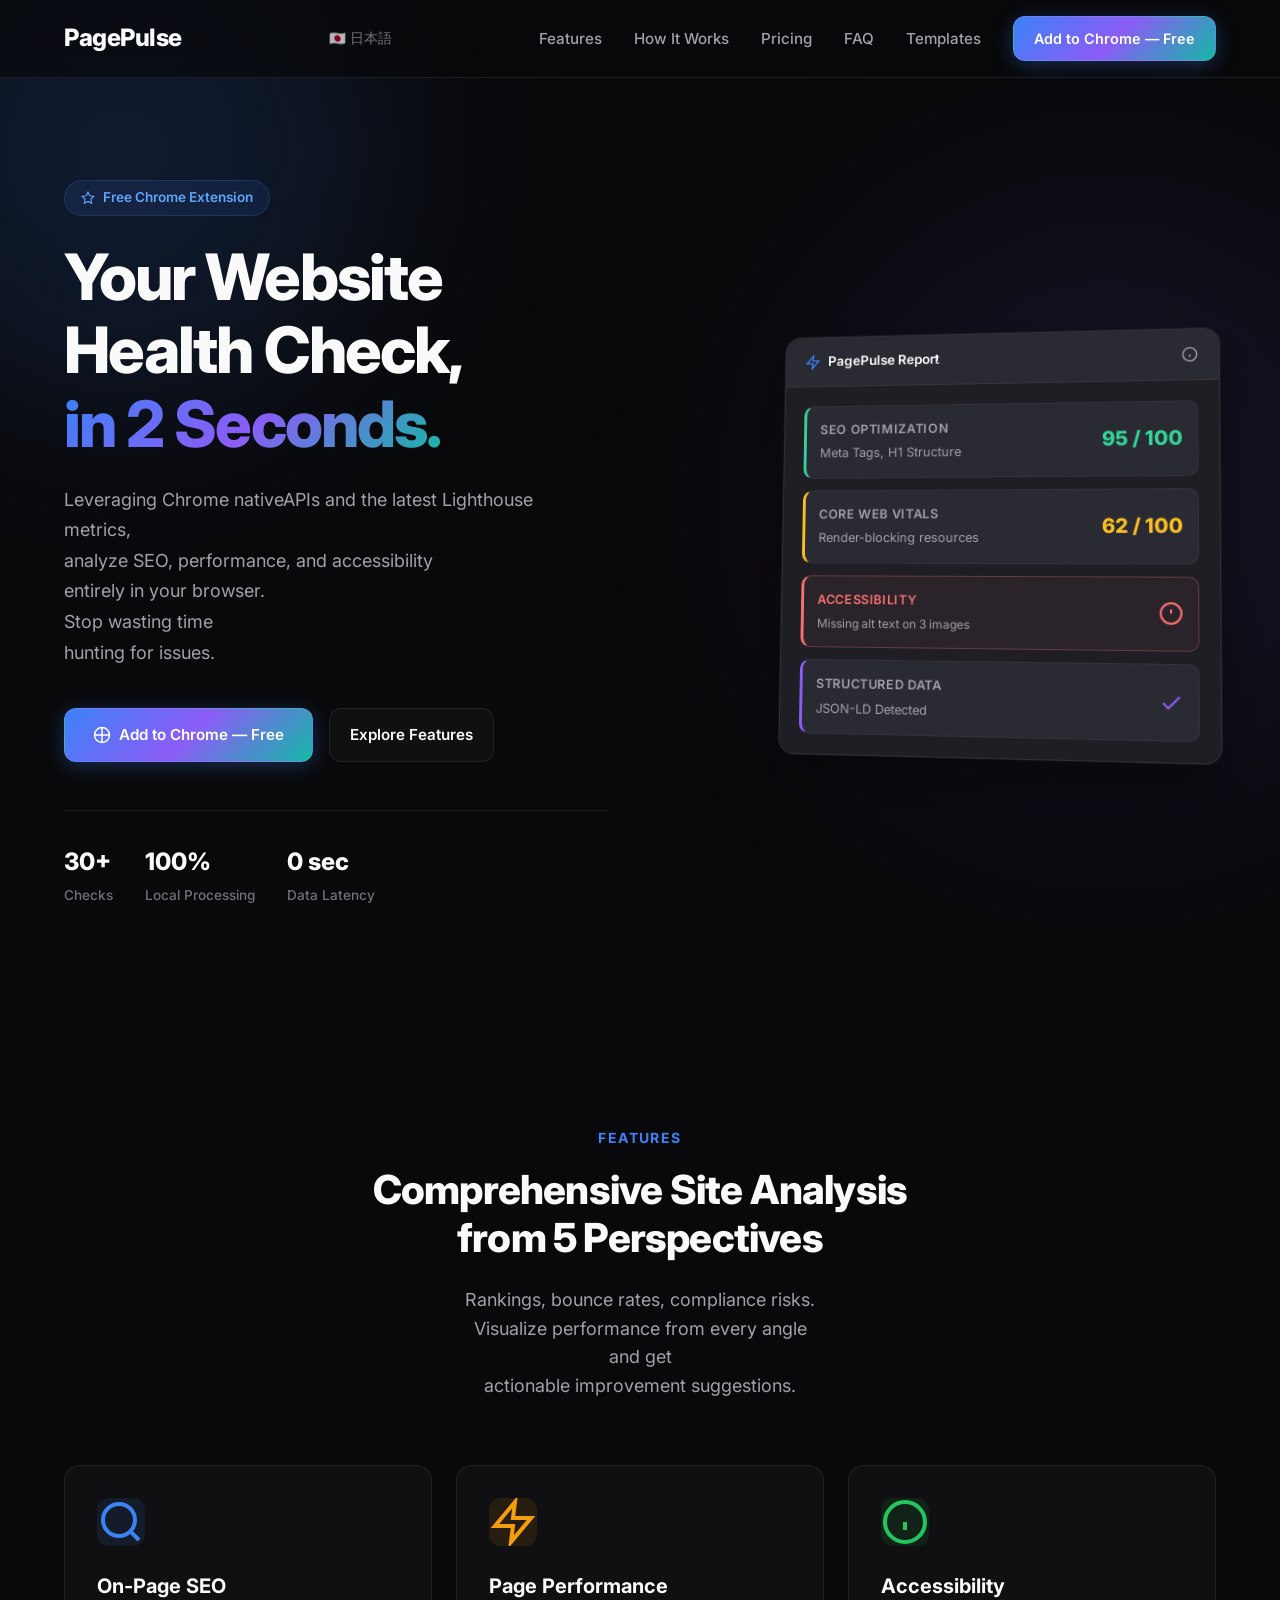
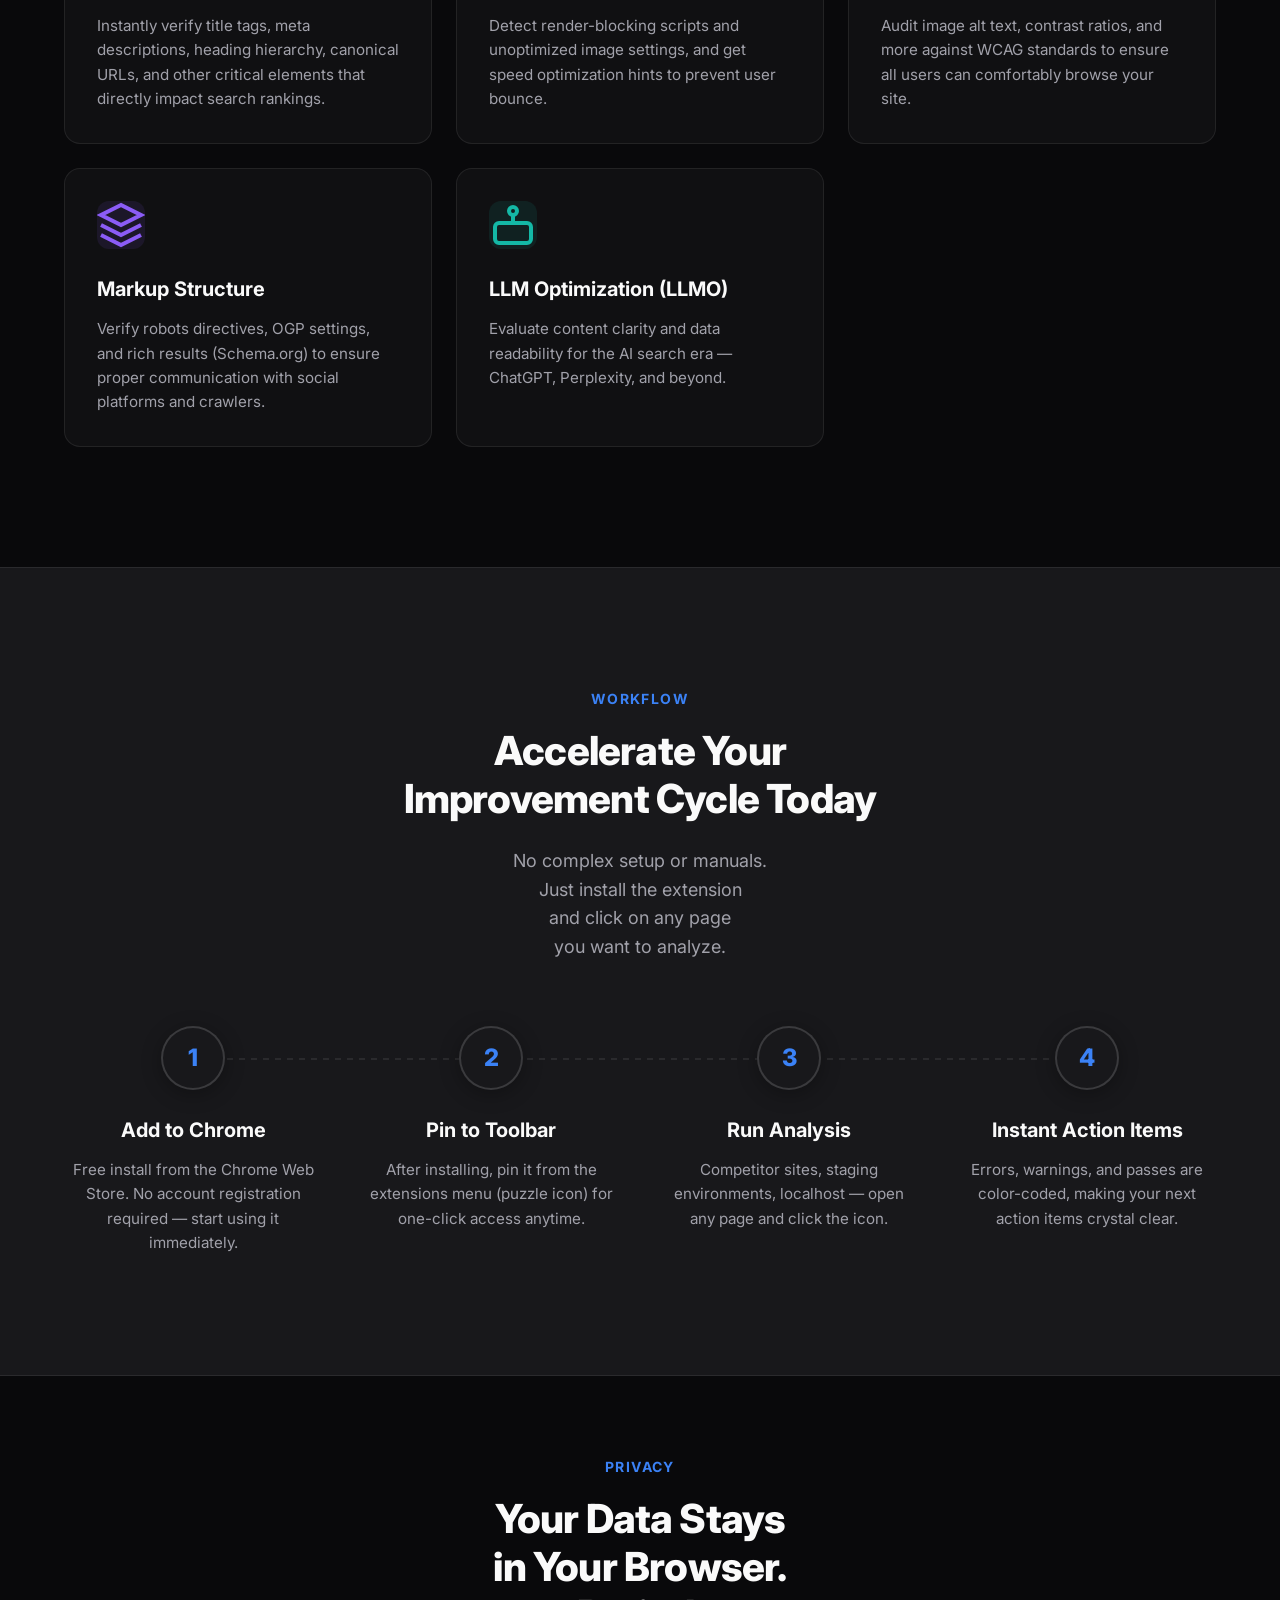
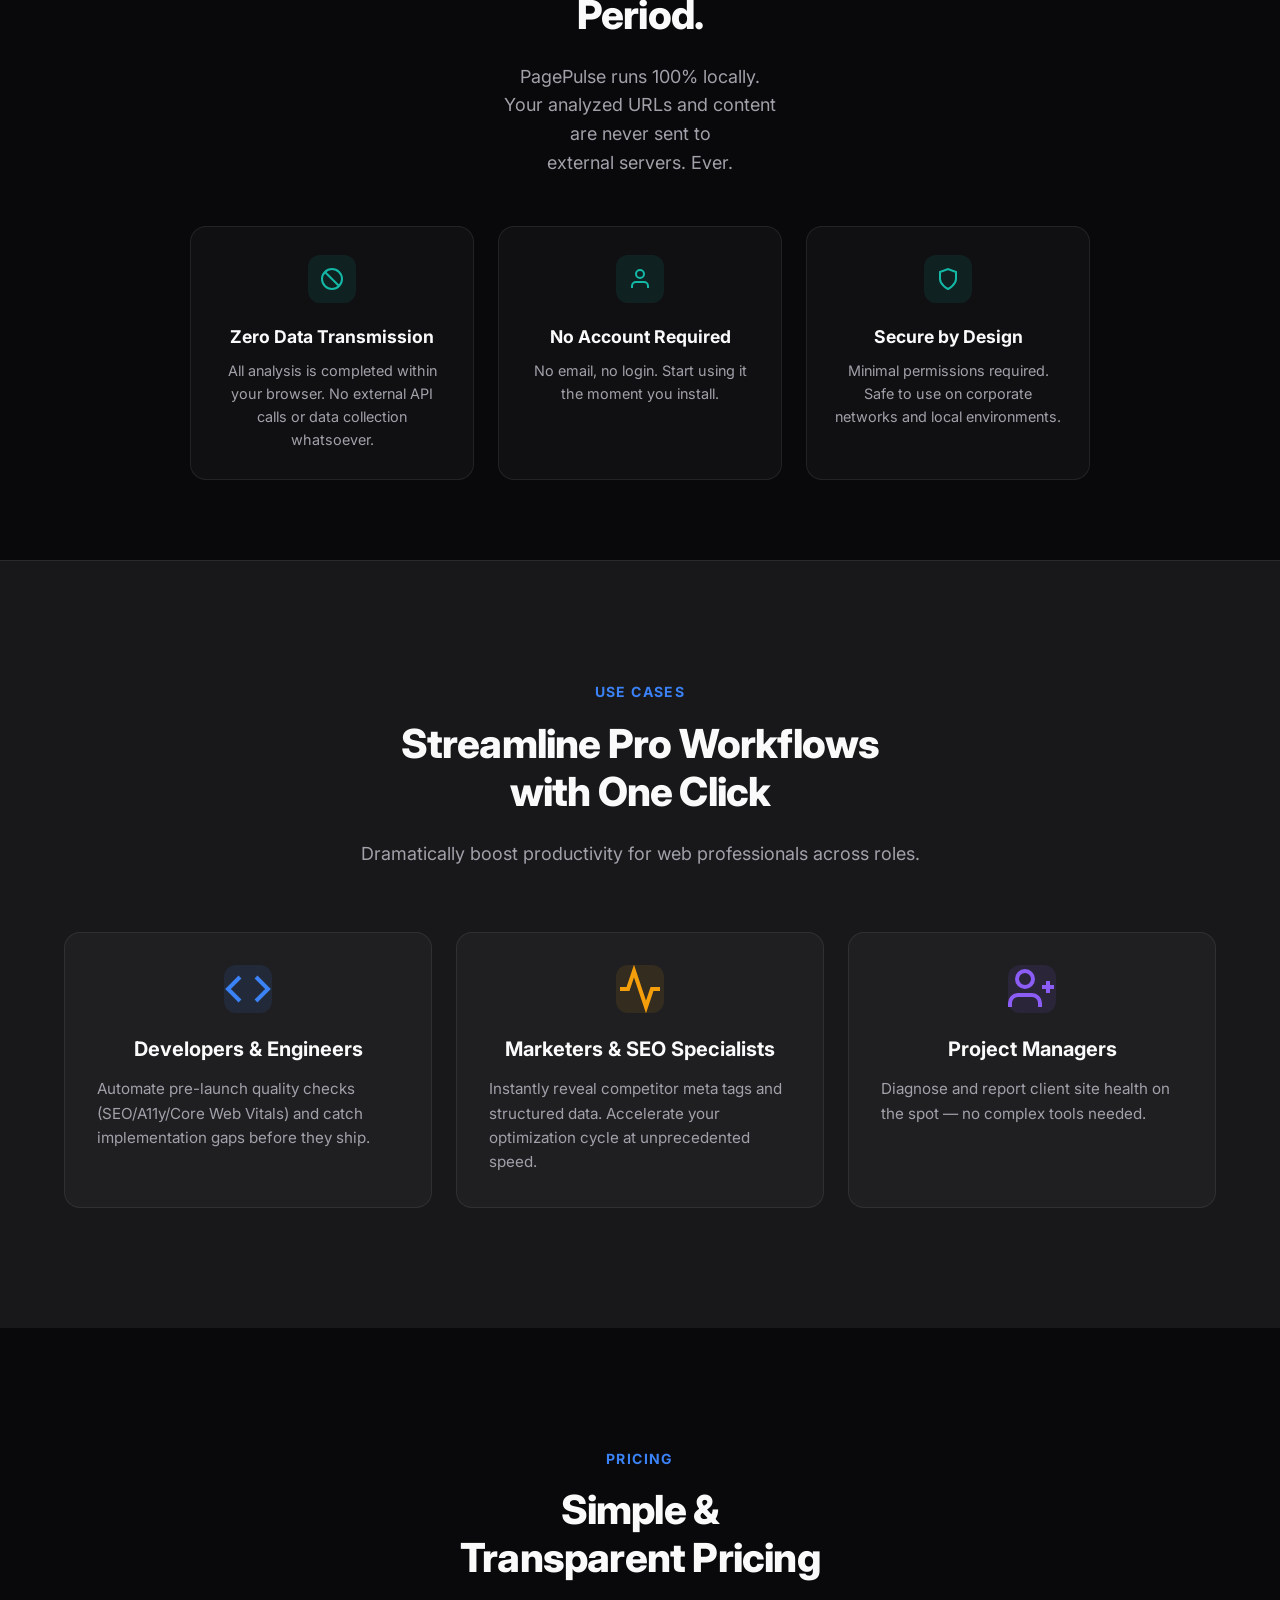
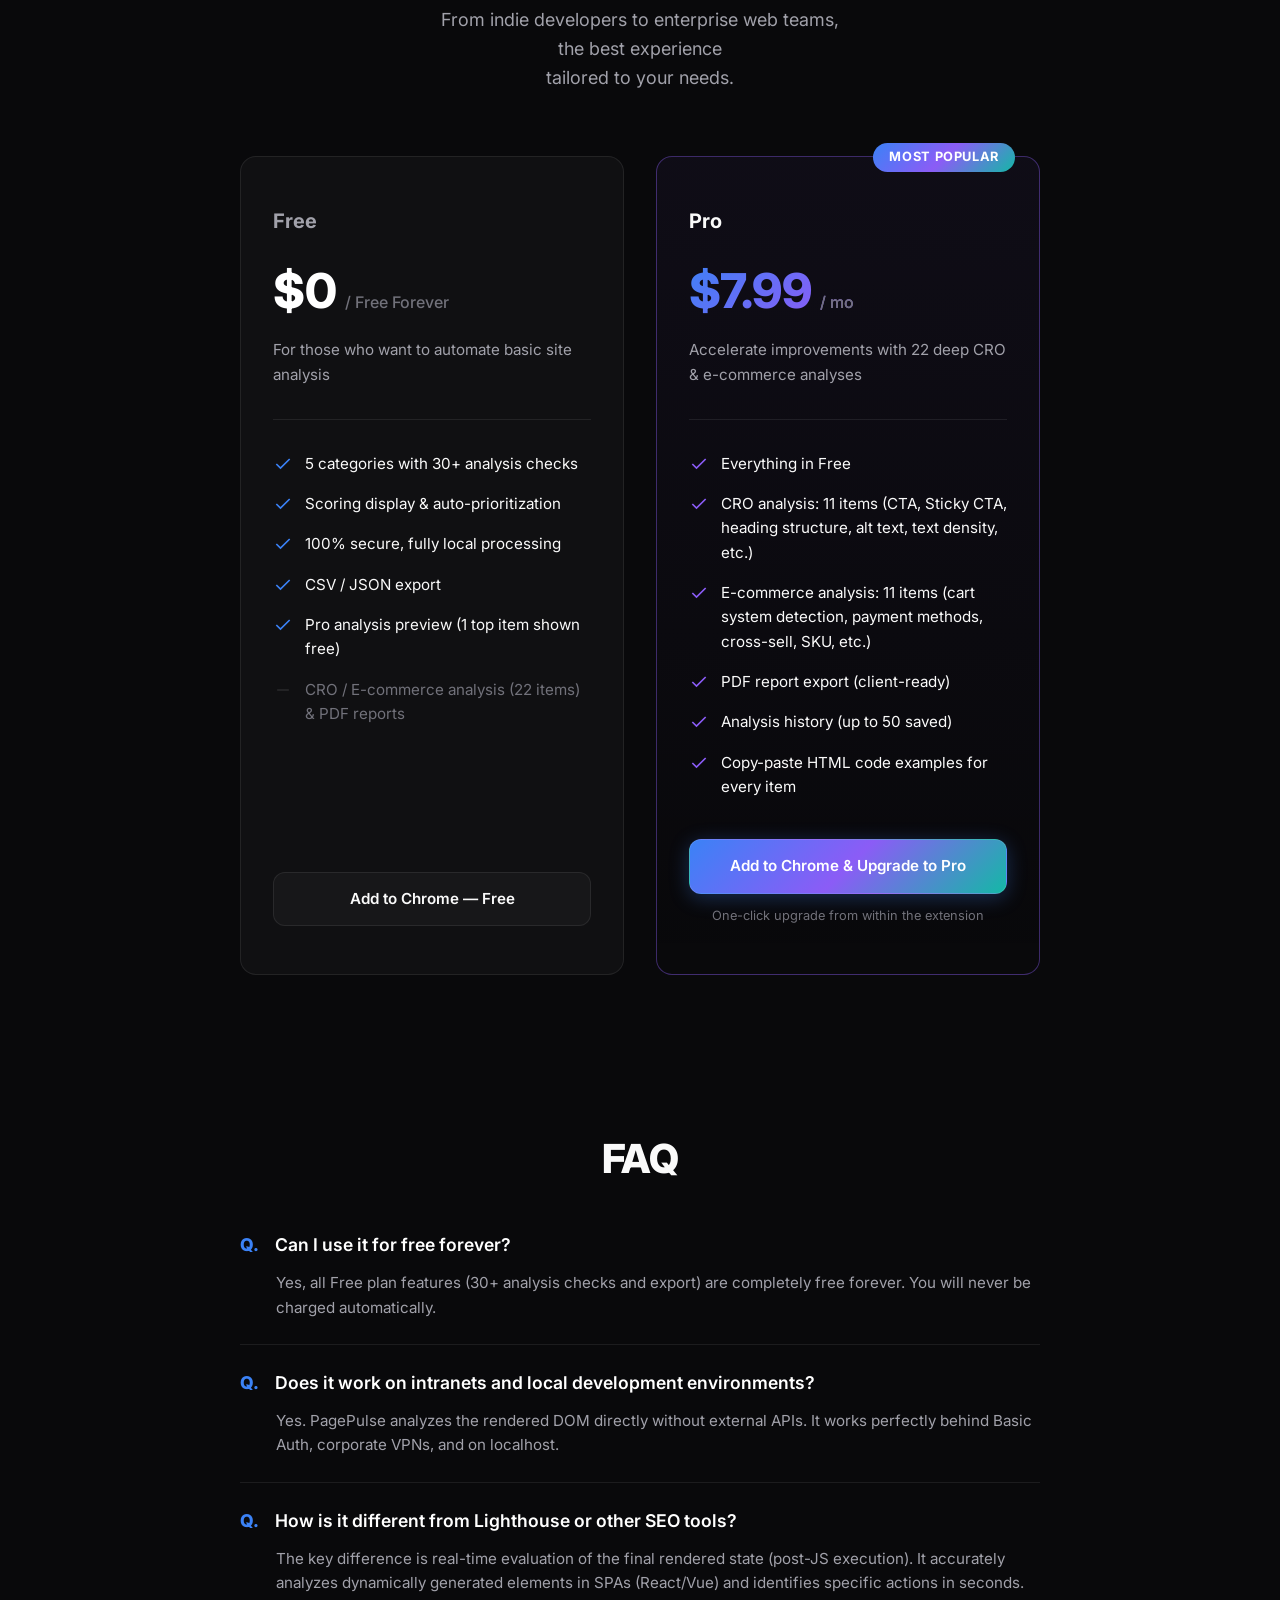
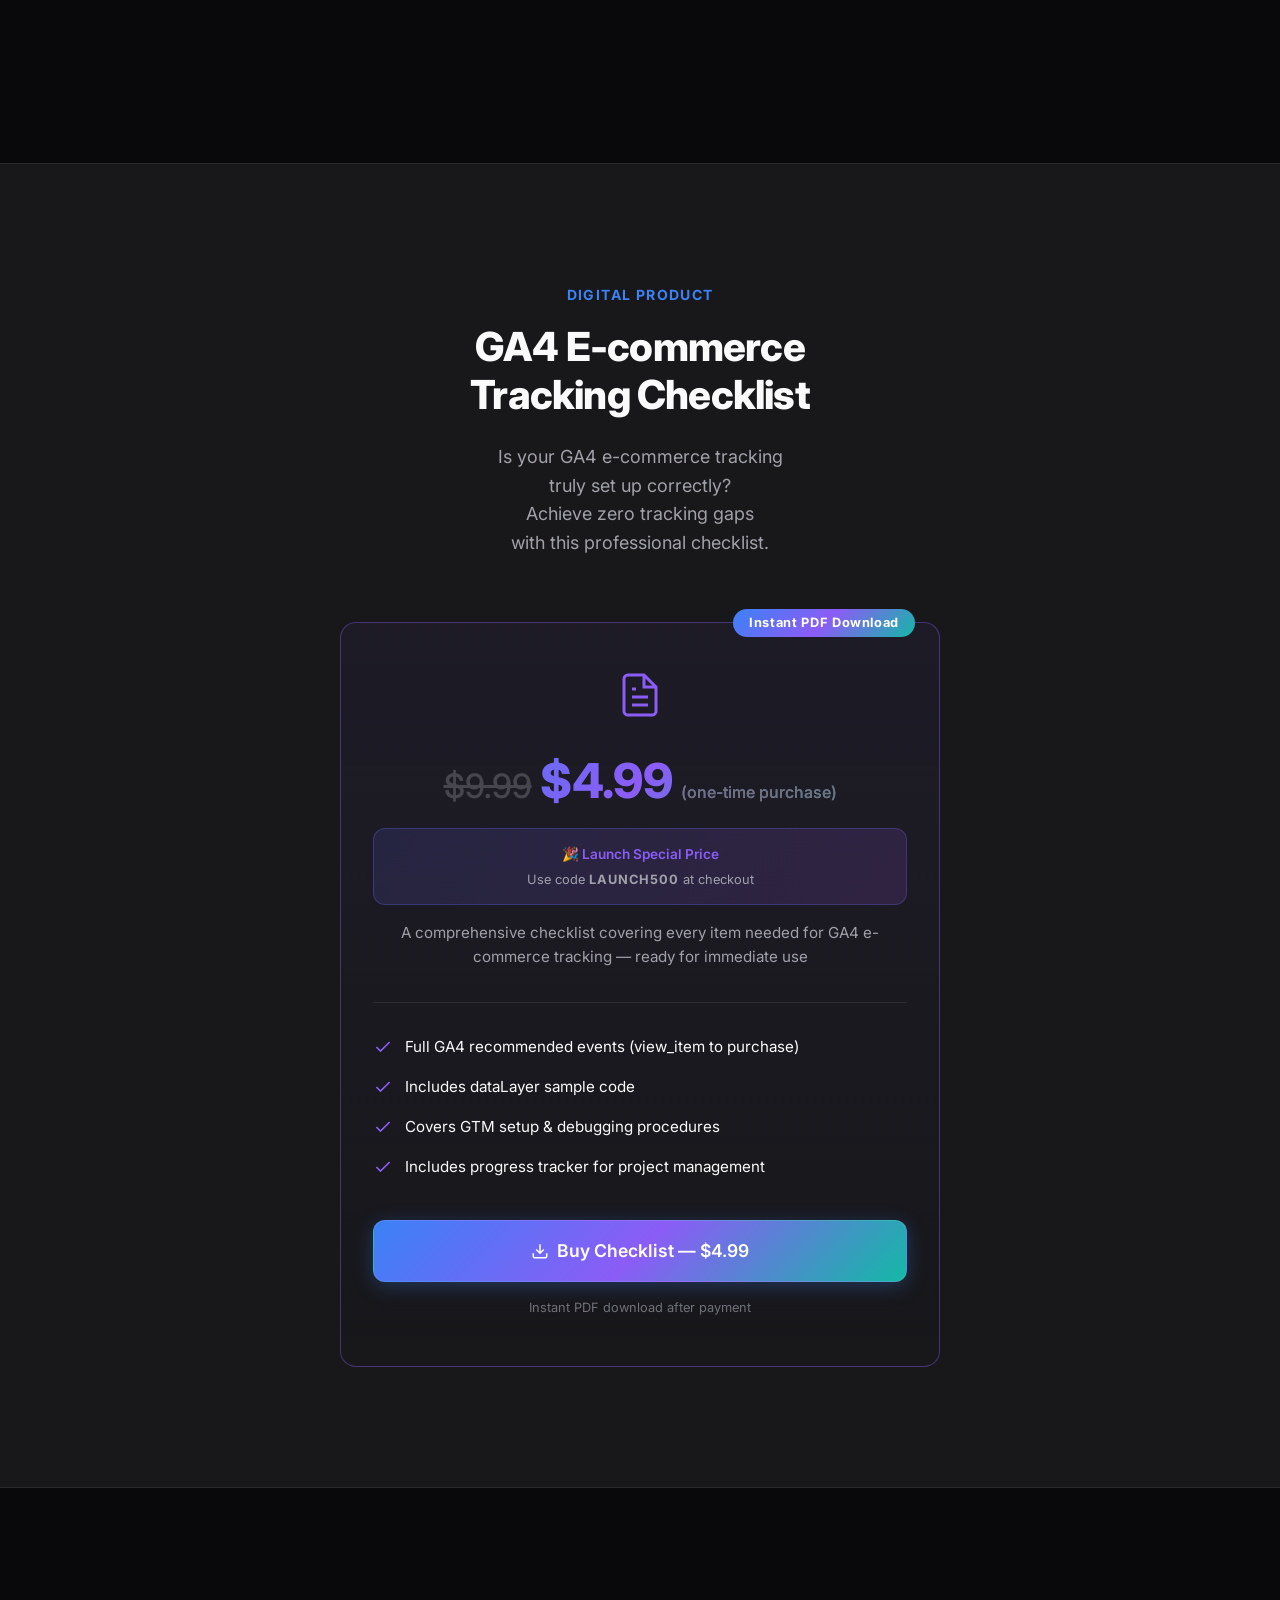
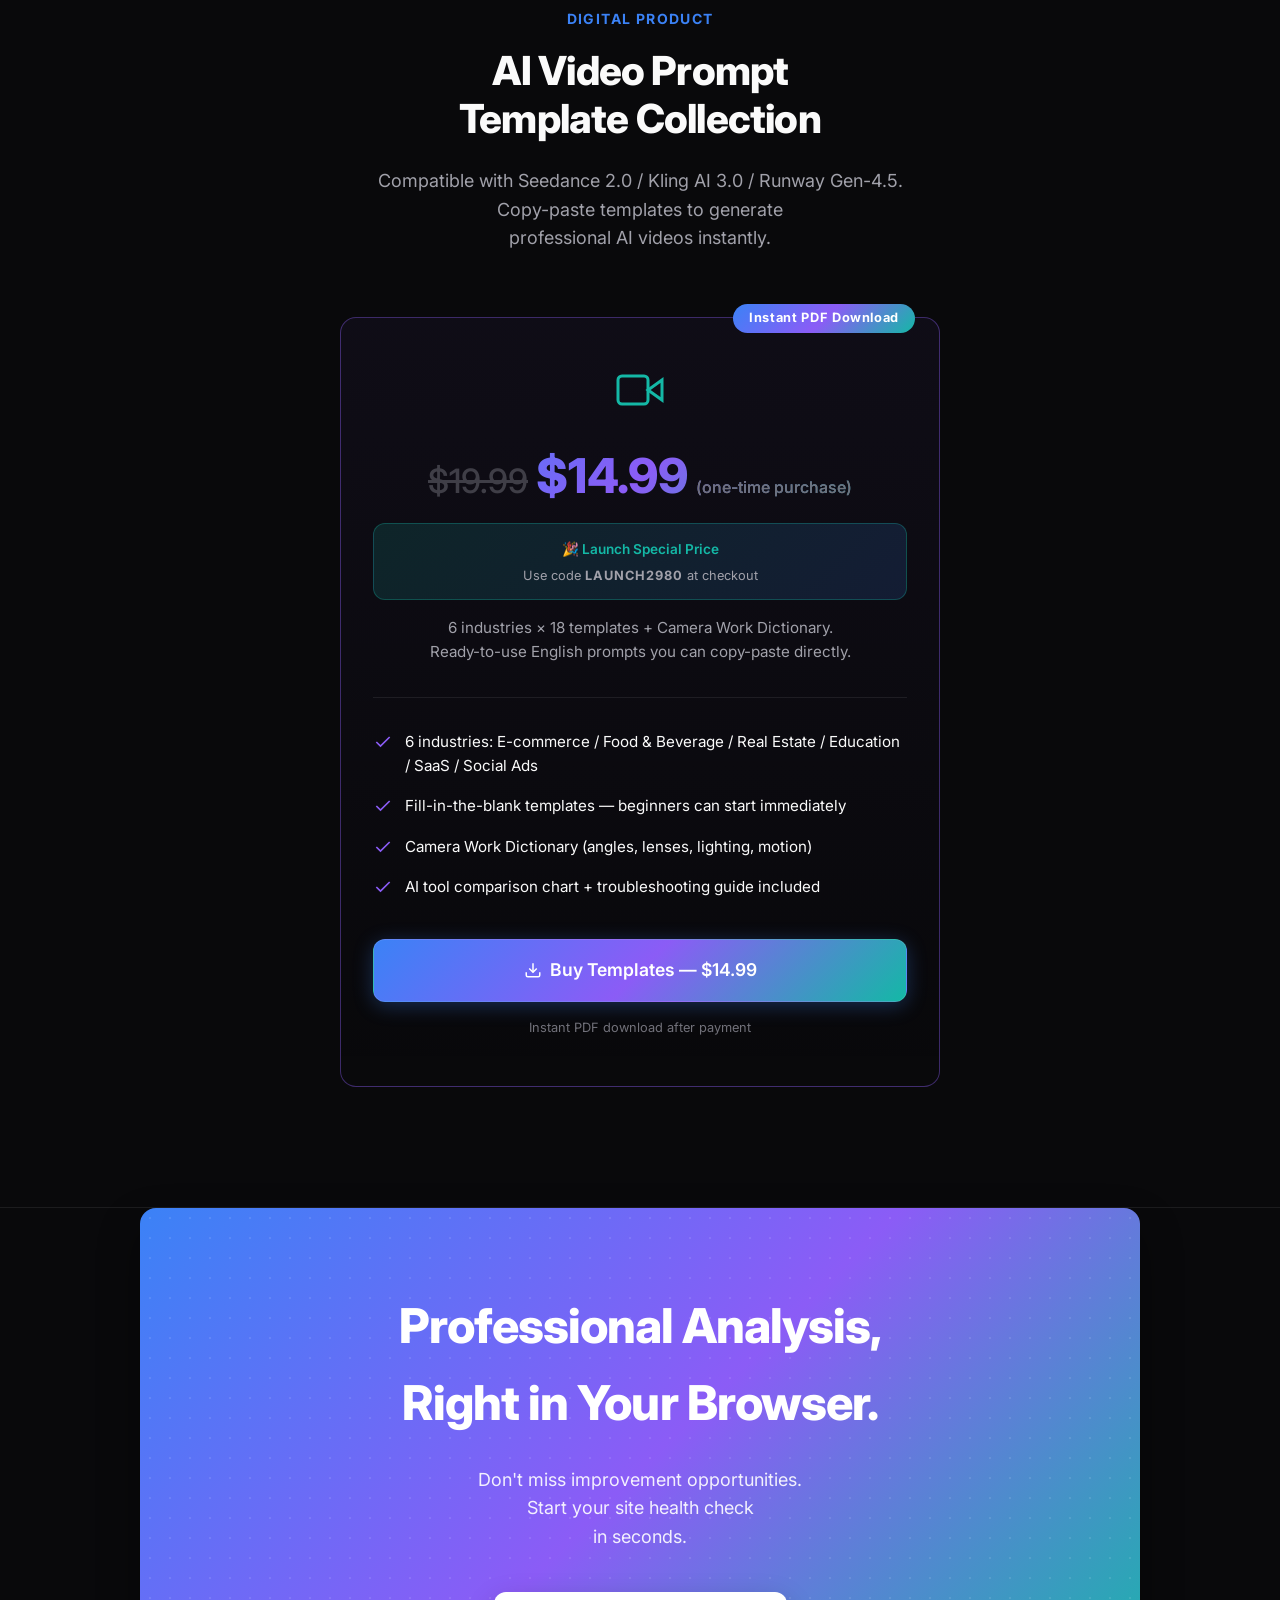
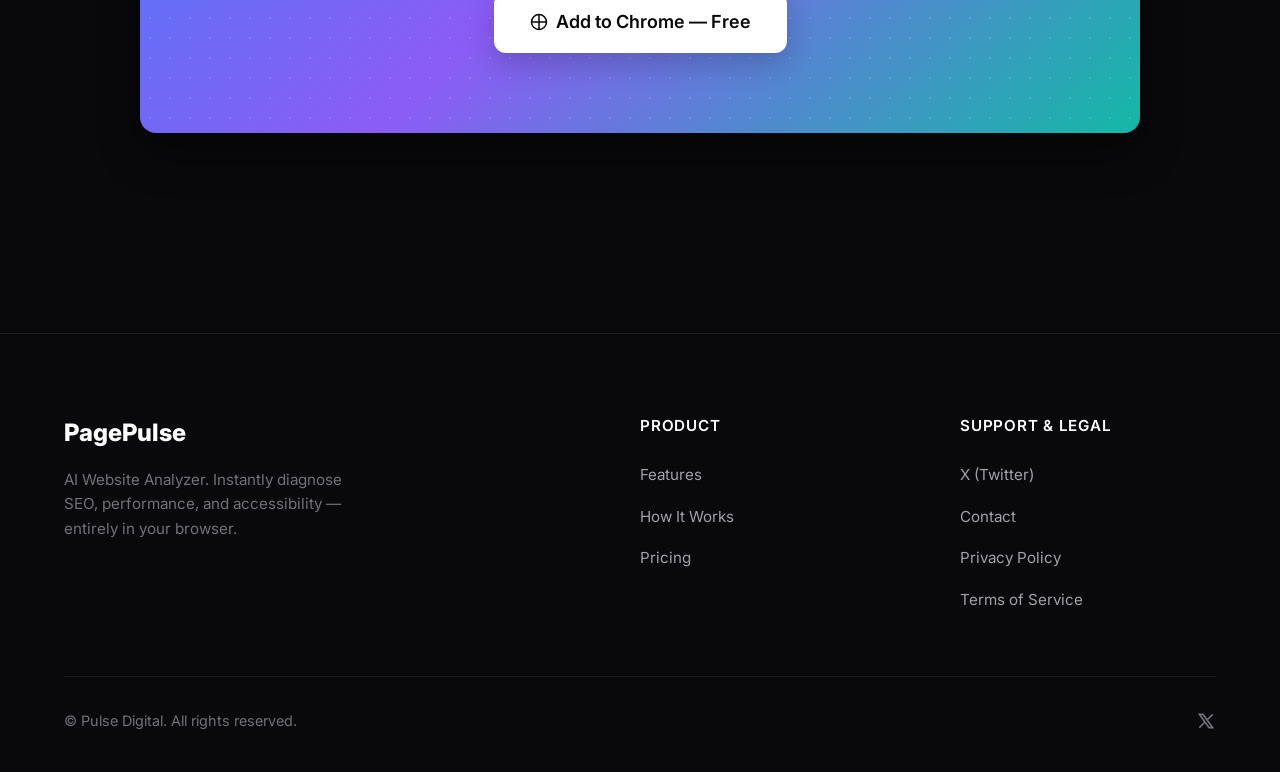
==== en/index.html @ 19ff370e "feat: Add EN landing page, thank-you page, EN PDFs, and product thumbnails - EN LP with Stripe payme" ====
<!DOCTYPE html>
<html lang="en" class="scroll-smooth">
<head>
    <meta charset="UTF-8">
    <meta name="viewport" content="width=device-width, initial-scale=1.0">
    <!-- Google Tag Manager -->
    <script>(function(w,d,s,l,i){w[l]=w[l]||[];w[l].push({'gtm.start':
    new Date().getTime(),event:'gtm.js'});var f=d.getElementsByTagName(s)[0],
    j=d.createElement(s),dl=l!='dataLayer'?'&l='+l:'';j.async=true;j.src=
    'https://www.googletagmanager.com/gtm.js?id='+i+dl;f.parentNode.insertBefore(j,f);
    })(window,document,'script','dataLayer','GTM-NDF8CV6Z');</script>
    <!-- End Google Tag Manager -->
    <title>PagePulse - AI Website Analyzer | Instant Site Health Check</title>
    <meta name="description" content="Instant website health check in 2 seconds. Analyze SEO, performance, and accessibility entirely in your browser. Zero data transmission. Secure Chrome extension.">
    
    <!-- Open Graph Data -->
    <meta property="og:title" content="PagePulse - AI Website Analyzer">
    <meta property="og:description" content="Instant website health check in 2 seconds. Analyze SEO, performance, and accessibility entirely in your browser. Zero data transmission. Secure Chrome extension.">
    <meta property="og:image" content="https://pulse-digital.dev/ogp.jpg">
    <meta property="og:url" content="https://pulse-digital.dev/en/">
    <meta property="og:site_name" content="PagePulse">
    <meta property="og:locale" content="en_US">
    <meta property="og:type" content="website">
    
    <!-- Twitter Card -->
    <meta name="twitter:card" content="summary_large_image">
    <meta name="twitter:site" content="@pulsedigitaldev">
    <meta name="twitter:creator" content="@pulsedigitaldev">
    <meta name="twitter:title" content="PagePulse - AI Website Analyzer">
    <meta name="twitter:description" content="Instant website health check in 2 seconds. Analyze SEO, performance, and accessibility entirely in your browser. Zero data transmission. Secure Chrome extension.">
    <meta name="twitter:image" content="https://pulse-digital.dev/ogp.jpg">

    <!-- Schema.org / JSON-LD -->
    <script type="application/ld+json">
    {
      "@context": "https://schema.org",
      "@type": "SoftwareApplication",
      "name": "PagePulse",
      "operatingSystem": "Chrome, Edge, Brave",
      "applicationCategory": "DeveloperApplication",
      "description": "Instant website health check in 2 seconds. A Chrome extension that analyzes SEO, performance, and accessibility entirely in your browser.",
      "offers": [
        {
          "@type": "Offer",
          "name": "Free",
          "price": "0",
          "priceCurrency": "JPY"
        },
        {
          "@type": "Offer",
          "name": "Pro",
          "price": "980",
          "priceCurrency": "JPY",
          "billingIncrement": "P1M"
        }
      ],
      "aggregateRating": {
        "@type": "AggregateRating",
        "ratingValue": "5.0",
        "ratingCount": "1"
      }
    }
    </script>
    <script type="application/ld+json">
    {
      "@context": "https://schema.org",
      "@type": "FAQPage",
      "mainEntity": [
        {
          "@type": "Question",
          "name": "Can I use it for free forever?",
          "acceptedAnswer": {
            "@type": "Answer",
            "text": "Yes, all Free plan features (30+ analysis checks and export) are completely free forever. You will never be charged automatically."
          }
        },
        {
          "@type": "Question",
          "name": "Does it work on intranets and local environments?",
          "acceptedAnswer": {
            "@type": "Answer",
            "text": "Yes. PagePulse analyzes the rendered DOM directly in your browser, so it works perfectly behind Basic Auth, VPNs, and on localhost."
          }
        },
        {
          "@type": "Question",
          "name": "How is PagePulse different from Lighthouse or other SEO tools?",
          "acceptedAnswer": {
            "@type": "Answer",
            "text": "The key difference is that PagePulse evaluates the final rendered state (post-JavaScript execution) in real-time, making it effortless to analyze SPAs and dynamic content."
          }
        }
      ]
    }
    </script>

    <!-- Fonts -->
    <link rel="preconnect" href="https://fonts.googleapis.com">
    <link rel="preconnect" href="https://fonts.gstatic.com" crossorigin>
    <link href="https://fonts.googleapis.com/css2?family=Inter:wght@400;500;600;700;800&display=swap" rel="stylesheet">
    
    <style>
        :root {
            /* Theme Colors - Sophisticated Dark Slate */
            --bg-primary: #09090b;      /* zinc-950 */
            --bg-secondary: #18181b;    /* zinc-900 */
            --bg-tertiary: #27272a;     /* zinc-800 */
            --bg-card: rgba(255, 255, 255, 0.03);
            --bg-card-hover: rgba(255, 255, 255, 0.06);
            --border-primary: rgba(255, 255, 255, 0.08);
            --border-hover: rgba(255, 255, 255, 0.15);
            
            /* Typography */
            --text-primary: #fafafa;    /* zinc-50 */
            --text-secondary: #a1a1aa;  /* zinc-400 */
            --text-muted: #71717a;      /* zinc-500 */
            
            /* Accents - Tech Gradient */
            --accent-main: #3b82f6;     /* blue-500 */
            --accent-secondary: #8b5cf6;/* purple-500 */
            --accent-tertiary: #14b8a6; /* teal-500 */
            --gradient-brand: linear-gradient(135deg, #3b82f6 0%, #8b5cf6 50%, #14b8a6 100%);
            --gradient-subtle: linear-gradient(135deg, rgba(59,130,246,0.15), rgba(139,92,246,0.15));
            --gradient-glow: radial-gradient(circle at center, rgba(59,130,246,0.2) 0%, transparent 70%);

            /* Semantic */
            --success: #34d399; /* emerald-400 */
            --warning: #fbbf24; /* amber-400 */
            --error: #f87171;   /* red-400 */
            
            /* Geometry */
            --radius-sm: 8px;
            --radius-md: 12px;
            --radius-lg: 16px;
            --radius-full: 9999px;
            --font-sans: 'Inter', system-ui, sans-serif;
            --max-w-base: 1200px;
        }

        /* Essential Resets */
        *, *::before, *::after { box-sizing: border-box; margin: 0; padding: 0; }
        html { scroll-behavior: smooth; scroll-padding-top: 100px; font-family: var(--font-sans); background-color: var(--bg-primary); color: var(--text-primary); }
        body { -webkit-font-smoothing: antialiased; -moz-osx-font-smoothing: grayscale; line-height: 1.6; overflow-x: hidden; }
        a { text-decoration: none; color: inherit; }
        ul { list-style: none; }
        img, svg { max-width: 100%; height: auto; display: block; }
        button { font-family: inherit; border: none; cursor: pointer; }

        /* Typography Utilities */
        .text-gradient {
            background: var(--gradient-brand);
            -webkit-background-clip: text;
            -webkit-text-fill-color: transparent;
            background-clip: text;
            display: inline-block;
        }

        /* Layout Utilities */
        .container { width: 100%; max-width: var(--max-w-base); margin: 0 auto; padding: 0 24px; }
        .section { padding: 120px 0; position: relative; }
        
        /* Glassmorphism */
        .glass {
            background: rgba(9, 9, 11, 0.7);
            backdrop-filter: blur(16px);
            -webkit-backdrop-filter: blur(16px);
            border-bottom: 1px solid var(--border-primary);
        }

        /* Reusable Buttons */
        .btn {
            display: inline-flex; align-items: center; justify-content: center; gap: 8px;
            padding: 14px 28px; border-radius: var(--radius-md); font-weight: 600; font-size: 0.95rem;
            transition: all 0.3s cubic-bezier(0.4, 0, 0.2, 1); cursor: pointer;
        }
        .btn-primary {
            background: var(--gradient-brand); color: white;
            box-shadow: 0 4px 20px rgba(59, 130, 246, 0.3); border: 1px solid rgba(255,255,255,0.1);
        }
        .btn-primary:hover {
            transform: translateY(-2px); box-shadow: 0 8px 30px rgba(59, 130, 246, 0.4);
        }
        .btn-outline {
            background: var(--bg-card); border: 1px solid var(--border-primary); color: var(--text-primary);
        }
        .btn-outline:hover {
            background: var(--bg-card-hover); border-color: var(--border-hover);
        }
        .btn svg { width: 18px; height: 18px; }

        /* Custom Navigation */
        .nav { position: fixed; top: 0; left: 0; right: 0; z-index: 50; transition: background 0.3s; padding: 16px 0; }
        .nav .container { display: flex; justify-content: space-between; align-items: center; }
        .nav-brand { font-size: 1.5rem; font-weight: 800; letter-spacing: -0.02em; display: flex; align-items: center; gap: 8px; }
        .nav-links { display: flex; gap: 32px; align-items: center; }
        .nav-link { color: var(--text-secondary); font-size: 0.95rem; font-weight: 500; transition: color 0.2s; }
        .nav-link:hover { color: var(--text-primary); }
        .mobile-toggle { display: none; background: transparent; color: var(--text-primary); padding: 8px; }

        /* Nav Mobile Menu */
        .nav-menu-wrapper { display: flex; align-items: center; gap: 32px; }

        /* Hero Section */
        .hero { position: relative; padding: 180px 0 100px; min-height: 100vh; display: flex; align-items: center; overflow: hidden; }
        /* Hero Background Glows */
        .hero-glow-1 { position: absolute; top: -10%; left: -10%; width: 500px; height: 500px; background: rgba(59, 130, 246, 0.15); filter: blur(100px); border-radius: 50%; z-index: -1; pointer-events: none;}
        .hero-glow-2 { position: absolute; top: 20%; right: -10%; width: 600px; height: 600px; background: rgba(139, 92, 246, 0.1); filter: blur(120px); border-radius: 50%; z-index: -1; pointer-events: none;}
        
        .hero .container { display: grid; grid-template-columns: 1fr 1fr; gap: 64px; align-items: center; }
        .hero-badge {
            display: inline-flex; align-items: center; gap: 8px; padding: 6px 16px; border-radius: var(--radius-full);
            background: rgba(59, 130, 246, 0.1); border: 1px solid rgba(59, 130, 246, 0.2);
            color: #60a5fa; font-size: 0.85rem; font-weight: 600; margin-bottom: 24px;
        }
        .hero h1 { font-size: clamp(2.5rem, 5vw, 4.5rem); font-weight: 800; line-height: 1.15; letter-spacing: -0.03em; margin-bottom: 24px; }
        .hero p { font-size: 1.125rem; color: var(--text-secondary); line-height: 1.7; margin-bottom: 40px; max-width: 540px; }
        
        .hero-metrics { display: flex; gap: 32px; margin-top: 48px; border-top: 1px solid var(--border-primary); padding-top: 32px; }
        .hero-metric strong { display: block; font-size: 1.5rem; font-weight: 800; color: var(--text-primary); }
        .hero-metric span { font-size: 0.85rem; color: var(--text-muted); font-weight: 500; }

        /* UI Mockup in Hero */
        .hero-mockup-wrapper { perspective: 1200px; position: relative; }
        .hero-mockup {
            background: #1e1e24; border: 1px solid rgba(255,255,255,0.08); border-radius: 16px;
            box-shadow: 0 24px 64px rgba(0,0,0,0.5), 0 0 0 1px rgba(255,255,255,0.05);
            transform: rotateY(-8deg) rotateX(4deg); transition: transform 0.5s cubic-bezier(0.4, 0, 0.2, 1);
            width: 100%; max-width: 440px; margin-left: auto; overflow: hidden;
        }
        .hero-mockup:hover { transform: rotateY(0) rotateX(0); }
        .mockup-header {
            background: #2a2a32; padding: 14px 20px; border-bottom: 1px solid rgba(255,255,255,0.05);
            display: flex; align-items: center; justify-content: space-between;
        }
        .mockup-title { font-size: 0.85rem; font-weight: 600; color: #fff; display: flex; align-items: center; gap:8px;}
        .mockup-body { padding: 20px; display: flex; flex-direction: column; gap: 12px; background: #1e1e24; }
        @keyframes slideUpFade {
            0% { opacity: 0; transform: translateY(20px); }
            100% { opacity: 1; transform: translateY(0); }
        }
        .m-card {
            background: #2a2a32; border-radius: 10px; padding: 14px; border: 1px solid rgba(255,255,255,0.04);
            display: flex; justify-content: space-between; align-items: center;
            opacity: 0; animation: slideUpFade 0.6s cubic-bezier(0.16, 1, 0.3, 1) forwards;
        }
        .m-card:nth-child(1) { animation-delay: 0.2s; }
        .m-card:nth-child(2) { animation-delay: 0.4s; }
        .m-card:nth-child(3) { animation-delay: 0.6s; }
        .m-card:nth-child(4) { animation-delay: 0.8s; }
        .m-info { display: flex; flex-direction: column; gap: 4px; }
        .m-label { font-size: 0.8rem; color: #a1a1aa; font-weight: 600; text-transform: uppercase; letter-spacing: 0.05em; }
        .m-score { font-size: 1.25rem; font-weight: 800; }
        
        .m-card.good { border-left: 3px solid var(--success); }
        .m-card.good .m-score { color: var(--success); }
        .m-card.warn { border-left: 3px solid var(--warning); }
        .m-card.warn .m-score { color: var(--warning); }
        .m-card.err { border: 1px solid rgba(248,113,113,0.3); background: rgba(248,113,113,0.05); border-left: 3px solid var(--error); }
        .m-card.err .m-label { color: var(--error); }
        .m-err-desc { font-size: 0.75rem; color: #a1a1aa; }

        /* Section Titles */
        .section-header { text-align: center; margin-bottom: 64px; max-width: 700px; margin-inline: auto; }
        .section-label { font-size: 0.875rem; font-weight: 700; color: var(--accent-main); text-transform: uppercase; letter-spacing: 0.1em; margin-bottom: 16px; }
        .section-title { font-size: clamp(2rem, 4vw, 2.5rem); font-weight: 800; letter-spacing: -0.02em; margin-bottom: 24px; line-height: 1.2;}
        .section-desc { font-size: 1.125rem; color: var(--text-secondary); }

        /* Features Grid */
        .features-grid { display: grid; grid-template-columns: repeat(auto-fit, minmax(320px, 1fr)); gap: 24px; }
        .feature-card {
            background: var(--bg-card); border: 1px solid var(--border-primary); border-radius: var(--radius-lg);
            padding: 32px; transition: all 0.3s ease; position: relative; overflow: hidden;
        }
        .feature-card:hover {
            background: var(--bg-card-hover); border-color: var(--border-hover); transform: translateY(-4px);
        }
        .f-icon-wrap {
            width: 48px; height: 48px; border-radius: var(--radius-md); display: flex; align-items: center; justify-content: center; margin-bottom: 24px;
        }
        .feature-card h3 { font-size: 1.25rem; font-weight: 700; margin-bottom: 12px; color: var(--text-primary); }
        .feature-card p { font-size: 0.95rem; color: var(--text-secondary); line-height: 1.6; }

        /* Feature Colors */
        .f-seo .f-icon-wrap { color: #3b82f6; background: rgba(59,130,246,0.1); }
        .f-perf .f-icon-wrap { color: #f59e0b; background: rgba(245,158,11,0.1); }
        .f-a11y .f-icon-wrap { color: #22c55e; background: rgba(34,197,94,0.1); }
        .f-struct .f-icon-wrap { color: #8b5cf6; background: rgba(139,92,246,0.1); }
        .f-llm .f-icon-wrap { color: #14b8a6; background: rgba(20,184,166,0.1); }

        /* How It Works Steps */
        .steps-section { background: var(--bg-secondary); border-top: 1px solid var(--border-primary); border-bottom: 1px solid var(--border-primary); }
        .steps-grid { display: grid; grid-template-columns: repeat(4, 1fr); gap: 40px; position: relative; }
        .steps-grid::before {
            content: ''; position: absolute; top: 32px; left: 10%; right: 10%; height: 2px;
            background: repeating-linear-gradient(90deg, var(--border-primary) 0, var(--border-primary) 6px, transparent 6px, transparent 12px);
            z-index: 0;
        }
        .step-item { text-align: center; position: relative; z-index: 1; }
        .step-num {
            width: 64px; height: 64px; background: var(--bg-secondary); border: 2px solid var(--border-hover); border-radius: var(--radius-full);
            display: flex; align-items: center; justify-content: center; font-size: 1.5rem; font-weight: 800; color: var(--accent-main);
            margin: 0 auto 24px; box-shadow: 0 4px 20px rgba(0,0,0,0.3);
        }
        .step-item h3 { font-size: 1.25rem; font-weight: 700; margin-bottom: 12px; }
        .step-item p { font-size: 0.95rem; color: var(--text-secondary); }

        /* Local Privacy Banner */
        .privacy { padding: 80px 0; }
        .privacy .section-header { margin-bottom: 48px; }
        .privacy-grid {
            display: grid; grid-template-columns: repeat(3, 1fr); gap: 24px; max-width: 900px; margin: 0 auto;
        }
        .privacy-card {
            background: var(--bg-card); border: 1px solid var(--border-primary); border-radius: var(--radius-lg);
            padding: 28px 24px; text-align: center; transition: all 0.3s ease;
        }
        .privacy-card:hover {
            background: var(--bg-card-hover); border-color: rgba(20,184,166,0.3); transform: translateY(-4px);
        }
        .privacy-card .pc-icon {
            width: 48px; height: 48px; border-radius: var(--radius-md); display: flex; align-items: center; justify-content: center;
            margin: 0 auto 20px; background: rgba(20,184,166,0.1); color: var(--accent-tertiary);
        }
        .privacy-card .pc-icon svg { width: 24px; height: 24px; }
        .privacy-card h3 { font-size: 1.1rem; font-weight: 700; margin-bottom: 8px; color: var(--text-primary); }
        .privacy-card p { font-size: 0.9rem; color: var(--text-secondary); line-height: 1.6; }

        /* Pricing */
        .pricing-section { padding-bottom: 160px; }
        .pricing-grid { display: grid; grid-template-columns: 1fr 1fr; gap: 32px; max-width: 800px; margin: 0 auto; }
        .price-card {
            background: var(--bg-card); border: 1px solid var(--border-primary); border-radius: var(--radius-lg);
            padding: 48px 32px; display: flex; flex-direction: column;
        }
        .price-card.premium {
            border-color: rgba(139,92,246,0.4); background: linear-gradient(180deg, rgba(139,92,246,0.05) 0%, transparent 100%);
            position: relative;
        }
        .badge-premium {
            position: absolute; top: -14px; right: 24px; background: var(--gradient-brand); color: white;
            padding: 4px 16px; border-radius: var(--radius-full); font-size: 0.8rem; font-weight: 700; letter-spacing: 0.05em;
        }
        .p-name { font-size: 1.25rem; font-weight: 700; color: var(--text-secondary); margin-bottom: 16px; }
        .premium .p-name { color: var(--text-primary); }
        .p-price { font-size: 3rem; font-weight: 800; margin-bottom: 8px; color: white; display: flex; align-items: baseline; gap: 8px; }
        .premium .p-price { background: var(--gradient-brand); -webkit-background-clip: text; -webkit-text-fill-color: transparent; background-clip: text; }
        .p-price span { font-size: 1rem; font-weight: 500; color: var(--text-muted); -webkit-text-fill-color: var(--text-muted); }
        .p-desc { font-size: 0.95rem; color: var(--text-secondary); margin-bottom: 32px; border-bottom: 1px solid var(--border-primary); padding-bottom: 32px; }
        
        .p-features { list-style: none; display: flex; flex-direction: column; gap: 16px; margin-bottom: 40px; flex-grow: 1; }
        .p-features li { display: flex; align-items: flex-start; gap: 12px; font-size: 0.95rem; color: var(--text-primary); }
        .p-features li svg { width: 20px; height: 20px; color: var(--accent-main); flex-shrink: 0; margin-top: 2px;}
        .premium .p-features li svg { color: var(--accent-secondary); }
        .p-features li.disabled { color: var(--text-muted); }
        .p-features li.disabled svg { color: var(--bg-tertiary); }

        /* FAQ */
        .faq { max-width: 800px; margin: 0 auto; }
        .faq-item { margin-bottom: 24px; border-bottom: 1px solid var(--border-primary); padding-bottom: 24px; }
        .faq-item:last-child { border-bottom: none; }
        .faq-q { font-size: 1.1rem; font-weight: 600; margin-bottom: 12px; color: white; display: flex; gap: 16px; }
        .faq-q::before { content: 'Q.'; color: var(--accent-main); font-weight: 800; }
        .faq-a { font-size: 0.95rem; color: var(--text-secondary); line-height: 1.6; padding-left: 36px; }

        /* CTA Footer Section */
        .cta-bottom {
            max-width: 1000px; margin: 0 auto 80px; padding: 80px 40px; border-radius: var(--radius-lg);
            background: var(--gradient-brand); text-align: center; position: relative; overflow: hidden;
            box-shadow: 0 20px 40px rgba(0,0,0,0.4);
        }
        /* Pattern Overlay */
        .cta-bottom::before {
            content:''; position:absolute; top:0; left:0; width:100%; height:100%;
            background-image: radial-gradient(rgba(255,255,255,0.2) 1px, transparent 1px);
            background-size: 20px 20px; opacity: 0.5; z-index: 0;
        }
        .cta-content { position: relative; z-index: 1; }
        .cta-bottom h2 { font-size: clamp(2rem, 4vw, 3rem); font-weight: 800; color: white; margin-bottom: 24px; letter-spacing: -0.02em; }
        .cta-bottom p { font-size: 1.125rem; color: rgba(255,255,255,0.9); margin-bottom: 40px; }
        .cta-bottom .btn-primary {
            background: white; color: var(--bg-primary); font-size: 1.125rem; padding: 16px 36px;
            box-shadow: 0 10px 30px rgba(0,0,0,0.2); border: none;
        }
        .cta-bottom .btn-primary:hover { transform: translateY(-3px); box-shadow: 0 15px 40px rgba(0,0,0,0.4); }

        /* Footer */
        .footer { border-top: 1px solid var(--border-primary); padding: 80px 0 40px; background: var(--bg-primary); }
        .footer-grid { display: grid; grid-template-columns: 2fr 1fr 1fr; gap: 64px; margin-bottom: 64px; }
        .f-brand { font-size: 1.5rem; font-weight: 800; color: white; margin-bottom: 16px; display: flex; align-items: center; gap: 8px; }
        .f-brand-desc { color: var(--text-muted); font-size: 0.95rem; max-width: 300px; line-height: 1.6; }
        
        .f-col h4 { color: white; font-weight: 600; margin-bottom: 24px; font-size: 0.95rem; text-transform: uppercase; letter-spacing: 0.05em; }
        .f-links { list-style: none; display: flex; flex-direction: column; gap: 16px; }
        .f-links a { color: var(--text-secondary); text-decoration: none; font-size: 0.95rem; transition: color 0.2s; }
        .f-links a:hover { color: white; }
        
        .footer-bottom {
            border-top: 1px solid var(--border-primary); padding-top: 32px;
            display: flex; justify-content: space-between; align-items: center;
        }
        .footer-copy { color: var(--text-muted); font-size: 0.9rem; }
        .footer-social { display: flex; gap: 16px; }
        .footer-social a { color: var(--text-muted); transition: color 0.2s; }
        .footer-social a:hover { color: white; }

        /* Reveal Utils */
        .reveal { opacity: 0; transform: translateY(30px); transition: all 0.8s cubic-bezier(0.4, 0, 0.2, 1); }
        .reveal.active { opacity: 1; transform: translateY(0); }

        /* Responsive Design */
        @media (max-width: 900px) {
            .section { padding: 80px 0; }
            .hero { padding: 120px 0 80px; min-height: auto; text-align: center; }
            .hero .container { grid-template-columns: 1fr; gap: 48px; }
            .hero p { margin: 0 auto 40px; }
            .hero-metrics { justify-content: center; flex-wrap: wrap; }
            
            .hero-mockup { transform: none; max-width: 500px; margin: 0 auto; }
            .hero-mockup:hover { transform: none; }
            
            /* Nav Mobile */
            .nav-menu-wrapper {
                display: none; position: absolute; top: 100%; left: 0; width: 100%;
                background: rgba(9, 9, 11, 0.98); border-bottom: 1px solid var(--border-primary);
                flex-direction: column; padding: 24px; align-items: flex-start;
            }
            .nav-menu-wrapper.active { display: flex; }
            .mobile-toggle { display: block; }

            .steps-grid { grid-template-columns: 1fr; gap: 48px; }
            .steps-grid::before { display: none; }
            
            .pricing-grid { grid-template-columns: 1fr; }
            .privacy-grid { grid-template-columns: 1fr; gap: 16px; }
            
            .footer-grid { grid-template-columns: 1fr; gap: 48px; }
            .footer-bottom { flex-direction: column; gap: 24px; text-align: center; }

            .cta-bottom { margin: 0 16px 80px; padding: 60px 24px; }
            .cta-bottom h2 { font-size: 1.75rem; }
        }
        @media (max-width: 600px) {
            .section { padding: 64px 0; }
            .container { padding: 0 16px; }
            .hero { padding: 100px 0 60px; }
            .hero h1 { font-size: 2rem; }
            .hero p { font-size: 1rem; }
            .hero-metrics { gap: 24px; }
            .hero-metric strong { font-size: 1.25rem; }

            .section-title { font-size: 1.5rem; }
            .section-desc { font-size: 1rem; }
            .section-header { margin-bottom: 40px; }

            .features-grid { grid-template-columns: 1fr; gap: 16px; }
            .feature-card { padding: 24px; }

            .price-card { padding: 32px 24px; }
            .p-price { font-size: 2.25rem; }

            .privacy { padding: 64px 0; }
            .privacy-grid { grid-template-columns: 1fr; gap: 16px; }

            .faq-q { font-size: 1rem; }
            .footer-grid { gap: 32px; }
        }
        @media (max-width: 400px) {
            .hero h1 { font-size: 1.75rem; }
            .btn { padding: 12px 20px; font-size: 0.875rem; }
            .hero-metrics { gap: 16px; }
        }
    </style>
</head>
<body>
    <!-- Google Tag Manager (noscript) -->
    <noscript><iframe src="https://www.googletagmanager.com/ns.html?id=GTM-NDF8CV6Z"
    height="0" width="0" style="display:none;visibility:hidden"></iframe></noscript>
    <!-- End Google Tag Manager (noscript) -->

    <!-- Navigation -->
    <nav class="nav glass" id="navbar">
        <div class="container">
            <a href="/" class="nav-brand">
                PagePulse
            </a>
            
            <a href="/" class="nav-link" style="font-size:0.85rem; opacity:0.7;">🇯🇵 日本語</a>
            <button class="mobile-toggle" id="mobile-toggle" aria-label="Toggle Menu">
                <svg width="24" height="24" viewBox="0 0 24 24" fill="none" stroke="currentColor" stroke-width="2" stroke-linecap="round" stroke-linejoin="round"><line x1="3" y1="12" x2="21" y2="12"></line><line x1="3" y1="6" x2="21" y2="6"></line><line x1="3" y1="18" x2="21" y2="18"></line></svg>
            </button> <!-- Hamburger Icon -->

            <div class="nav-menu-wrapper" id="nav-menu">
                <ul class="nav-links">
                    <li><a href="#features" class="nav-link">Features</a></li>
                    <li><a href="#how-it-works" class="nav-link">How It Works</a></li>
                    <li><a href="#pricing" class="nav-link">Pricing</a></li>
                    <li><a href="#faq" class="nav-link">FAQ</a></li>
                    <li><a href="#ga4-checklist" class="nav-link">Templates</a></li>
                </ul>
                <a href="https://chrome.google.com/webstore/detail/biihgmkmmdihocjmdfedmhmkdmepfcoc" target="_blank" rel="noopener" class="btn btn-primary" style="padding: 10px 20px; font-size: 0.9rem;">
                    Add to Chrome — Free
                </a>
            </div>
        </div>
    </nav>

    <!-- Hero Section -->
    <header class="hero">
        <div class="hero-glow-1"></div>
        <div class="hero-glow-2"></div>
        <div class="container">
            <div class="hero-content reveal">
                <div class="hero-badge">
                    <svg width="14" height="14" viewBox="0 0 24 24" fill="none" stroke="currentColor" stroke-width="2"><polygon points="12 2 15.09 8.26 22 9.27 17 14.14 18.18 21.02 12 17.77 5.82 21.02 7 14.14 2 9.27 8.91 8.26 12 2"></polygon></svg>
                    Free Chrome Extension
                </div>
                <h1>Your Website<br>Health Check,<br class="pc-only"><span class="text-gradient">in 2 Seconds.</span></h1>
                <p>Leveraging Chrome nativeAPIs and the latest Lighthouse metrics,<br class="pc-only">analyze SEO, performance, and accessibility<br class="sp-only">entirely in your browser.<br class="pc-only">Stop wasting time<br class="sp-only">hunting for issues.</p>
                
                <div style="display: flex; gap: 16px; flex-wrap: wrap; justify-content: inherit;">
                    <a href="https://chrome.google.com/webstore/detail/biihgmkmmdihocjmdfedmhmkdmepfcoc" class="btn btn-primary" target="_blank" rel="noopener">
                        <svg viewBox="0 0 24 24" fill="none" stroke="currentColor" stroke-width="2"><circle cx="12" cy="12" r="10"/><path d="M12 2v20"/><path d="M2 12h20"/></svg>
                        Add to Chrome — Free
                    </a>
                    <a href="#features" class="btn btn-outline" style="padding-left: 20px; padding-right: 20px;">
                        Explore Features
                    </a>
                </div>

                <div class="hero-metrics">
                    <div class="hero-metric">
                        <strong>30+</strong>
                        <span>Checks</span>
                    </div>
                    <div class="hero-metric">
                        <strong>100%</strong>
                        <span>Local Processing</span>
                    </div>
                    <div class="hero-metric">
                        <strong>0 sec</strong>
                        <span>Data Latency</span>
                    </div>
                </div>
            </div>
            
            <div class="hero-visual reveal">
                <div class="hero-mockup-wrapper">
                    <div class="hero-mockup">
                        <div class="mockup-header">
                            <div class="mockup-title">
                                <svg width="16" height="16" viewBox="0 0 24 24" fill="none" stroke="var(--accent-main)" stroke-width="2"><path d="M13 2L3 14h9l-1 8 10-12h-9l1-8z"/></svg>
                                PagePulse Report
                            </div>
                            <svg width="16" height="16" viewBox="0 0 24 24" fill="none" stroke="#a1a1aa" stroke-width="2"><circle cx="12" cy="12" r="10"/><line x1="12" y1="16" x2="12" y2="12"/><line x1="12" y1="8" x2="12.01" y2="8"/></svg>
                        </div>
                        <div class="mockup-body">
                            <div class="m-card good">
                                <div class="m-info">
                                    <span class="m-label">SEO Optimization</span>
                                    <span style="font-size:0.8rem; color:#a1a1aa;">Meta Tags, H1 Structure</span>
                                </div>
                                <span class="m-score">95 / 100</span>
                            </div>
                            <div class="m-card warn">
                                <div class="m-info">
                                    <span class="m-label">Core Web Vitals</span>
                                    <span style="font-size:0.8rem; color:#a1a1aa;">Render-blocking resources</span>
                                </div>
                                <span class="m-score">62 / 100</span>
                            </div>
                            <div class="m-card err">
                                <div class="m-info">
                                    <span class="m-label">Accessibility</span>
                                    <span class="m-err-desc">Missing alt text on 3 images</span>
                                </div>
                                <svg width="24" height="24" viewBox="0 0 24 24" fill="none" stroke="currentColor" stroke-width="2" style="color:var(--error);"><circle cx="12" cy="12" r="10"></circle><line x1="12" y1="8" x2="12" y2="12"></line><line x1="12" y1="16" x2="12.01" y2="16"></line></svg>
                            </div>
                            <div class="m-card good" style="border-left-color: var(--accent-secondary);">
                                <div class="m-info">
                                    <span class="m-label" style="color:#a1a1aa;">Structured Data</span>
                                    <span style="font-size:0.8rem; color:#a1a1aa;">JSON-LD Detected</span>
                                </div>
                                <svg width="24" height="24" viewBox="0 0 24 24" fill="none" stroke="var(--accent-secondary)" stroke-width="2"><polyline points="20 6 9 17 4 12"></polyline></svg>
                            </div>
                        </div>
                    </div>
                </div>
            </div>
        </div>
    </header>

    <!-- Features Section -->
    <section class="section" id="features">
        <div class="container">
            <div class="section-header reveal">
                <div class="section-label">Features</div>
                <h2 class="section-title">Comprehensive Site Analysis<br class="sp-only">from 5 Perspectives</h2>
                <p class="section-desc">Rankings, bounce rates, compliance risks.<br class="sp-only">Visualize performance from every angle<br class="pc-only">and get<br class="sp-only">actionable improvement suggestions.</p>
            </div>
            
            <div class="features-grid">
                <div class="feature-card f-seo reveal">
                    <div class="f-icon-wrap">
                        <svg viewBox="0 0 24 24" fill="none" stroke="currentColor" stroke-width="2"><circle cx="11" cy="11" r="8"/><path d="m21 21-4.3-4.3"/></svg>
                    </div>
                    <h3>On-Page SEO</h3>
                    <p>Instantly verify title tags, meta descriptions, heading hierarchy, canonical URLs, and other critical elements that directly impact search rankings.</p>
                </div>
                
                <div class="feature-card f-perf reveal">
                    <div class="f-icon-wrap">
                        <svg viewBox="0 0 24 24" fill="none" stroke="currentColor" stroke-width="2"><path d="M13 2L3 14h9l-1 8 10-12h-9l1-8z"/></svg>
                    </div>
                    <h3>Page Performance</h3>
                    <p>Detect render-blocking scripts and unoptimized image settings, and get speed optimization hints to prevent user bounce.</p>
                </div>
                
                <div class="feature-card f-a11y reveal">
                    <div class="f-icon-wrap">
                        <svg viewBox="0 0 24 24" fill="none" stroke="currentColor" stroke-width="2"><circle cx="12" cy="12" r="10"/><path d="M12 16v-4"/><path d="M12 8h.01"/></svg>
                    </div>
                    <h3>Accessibility</h3>
                    <p>Audit image alt text, contrast ratios, and more against WCAG standards to ensure all users can comfortably browse your site.</p>
                </div>
                
                <div class="feature-card f-struct reveal">
                    <div class="f-icon-wrap">
                        <svg viewBox="0 0 24 24" fill="none" stroke="currentColor" stroke-width="2"><polygon points="12 2 2 7 12 12 22 7 12 2"/><polyline points="2 17 12 22 22 17"/><polyline points="2 12 12 17 22 12"/></svg>
                    </div>
                    <h3>Markup Structure</h3>
                    <p>Verify robots directives, OGP settings, and rich results (Schema.org) to ensure proper communication with social platforms and crawlers.</p>
                </div>
                
                <div class="feature-card f-llm reveal">
                    <div class="f-icon-wrap">
                        <svg viewBox="0 0 24 24" fill="none" stroke="currentColor" stroke-width="2"><rect x="3" y="11" width="18" height="10" rx="2"/><circle cx="12" cy="5" r="2"/><path d="M12 7v4"/><line x1="8" y1="16" x2="8" y2="16"/><line x1="16" y1="16" x2="16" y2="16"/></svg>
                    </div>
                    <h3>LLM Optimization (LLMO)</h3>
                    <p>Evaluate content clarity and data readability for the AI search era — ChatGPT, Perplexity, and beyond.</p>
                </div>
            </div>
        </div>
    </section>

    <!-- How It Works Section -->
    <section class="section steps-section" id="how-it-works">
        <div class="container">
            <div class="section-header reveal">
                <div class="section-label">Workflow</div>
                <h2 class="section-title">Accelerate Your<br class="sp-only">Improvement Cycle Today</h2>
                <p class="section-desc">No complex setup or manuals.<br class="sp-only">Just install the extension<br class="pc-only">and click on any page<br class="sp-only">you want to analyze.</p>
            </div>
            
            <div class="steps-grid reveal">
                <div class="step-item">
                    <div class="step-num">1</div>
                    <h3>Add to Chrome</h3>
                    <p>Free install from the Chrome Web Store. No account registration required — start using it immediately.</p>
                </div>
                <div class="step-item">
                    <div class="step-num">2</div>
                    <h3>Pin to Toolbar</h3>
                    <p>After installing, pin it from the extensions menu (puzzle icon) for one-click access anytime.</p>
                </div>
                <div class="step-item">
                    <div class="step-num">3</div>
                    <h3>Run Analysis</h3>
                    <p>Competitor sites, staging environments, localhost — open any page and click the icon.</p>
                </div>
                <div class="step-item">
                    <div class="step-num">4</div>
                    <h3>Instant Action Items</h3>
                    <p>Errors, warnings, and passes are color-coded, making your next action items crystal clear.</p>
                </div>
            </div>
        </div>
    </section>

    <!-- Local Privacy Highlight -->
    <section class="section privacy">
        <div class="container">
            <div class="section-header reveal">
                <div class="section-label">Privacy</div>
                <h2 class="section-title">Your Data Stays<br class="sp-only">in Your Browser.<br class="sp-only">Period.</h2>
                <p class="section-desc">PagePulse runs 100% locally.<br class="sp-only">Your analyzed URLs and content<br class="pc-only">are never sent to<br class="sp-only">external servers. Ever.</p>
            </div>
            
            <div class="privacy-grid reveal">
                <div class="privacy-card">
                    <div class="pc-icon">
                        <svg viewBox="0 0 24 24" fill="none" stroke="currentColor" stroke-width="2"><circle cx="12" cy="12" r="10"/><line x1="4.93" y1="4.93" x2="19.07" y2="19.07"/></svg>
                    </div>
                    <h3>Zero Data Transmission</h3>
                    <p>All analysis is completed within your browser. No external API calls or data collection whatsoever.</p>
                </div>
                <div class="privacy-card">
                    <div class="pc-icon">
                        <svg viewBox="0 0 24 24" fill="none" stroke="currentColor" stroke-width="2"><path d="M20 21v-2a4 4 0 0 0-4-4H8a4 4 0 0 0-4 4v2"/><circle cx="12" cy="7" r="4"/></svg>
                    </div>
                    <h3>No Account Required</h3>
                    <p>No email, no login. Start using it the moment you install.</p>
                </div>
                <div class="privacy-card">
                    <div class="pc-icon">
                        <svg viewBox="0 0 24 24" fill="none" stroke="currentColor" stroke-width="2"><path d="M12 22s8-4 8-10V5l-8-3-8 3v7c0 6 8 10 8 10z"/></svg>
                    </div>
                    <h3>Secure by Design</h3>
                    <p>Minimal permissions required. Safe to use on corporate networks and local environments.</p>
                </div>
            </div>
        </div>
    </section>

    <!-- Use Cases Section -->
    <section class="section usecases-section" id="usecases" style="background: var(--bg-secondary); border-top: 1px solid var(--border-primary);">
        <div class="container">
            <div class="section-header reveal">
                <div class="section-label">Use Cases</div>
                <h2 class="section-title">Streamline Pro Workflows<br class="sp-only">with One Click</h2>
                <p class="section-desc">Dramatically boost productivity for web professionals across roles.</p>
            </div>
            <div class="features-grid reveal">
                <div class="feature-card" style="text-align: center;">
                    <div class="f-icon-wrap" style="margin: 0 auto 20px; color: #3b82f6; background: rgba(59,130,246,0.1);">
                        <svg viewBox="0 0 24 24" fill="none" stroke="currentColor" stroke-width="2"><polyline points="16 18 22 12 16 6"/><polyline points="8 6 2 12 8 18"/></svg>
                    </div>
                    <h3>Developers & Engineers</h3>
                    <p style="text-align: left;">Automate pre-launch quality checks (SEO/A11y/Core Web Vitals) and catch implementation gaps before they ship.</p>
                </div>
                <div class="feature-card" style="text-align: center;">
                    <div class="f-icon-wrap" style="margin: 0 auto 20px; color: #f59e0b; background: rgba(245,158,11,0.1);">
                        <svg viewBox="0 0 24 24" fill="none" stroke="currentColor" stroke-width="2"><polyline points="22 12 18 12 15 21 9 3 6 12 2 12"/></svg>
                    </div>
                    <h3>Marketers & SEO Specialists</h3>
                    <p style="text-align: left;">Instantly reveal competitor meta tags and structured data. Accelerate your optimization cycle at unprecedented speed.</p>
                </div>
                <div class="feature-card" style="text-align: center;">
                    <div class="f-icon-wrap" style="margin: 0 auto 20px; color: #8b5cf6; background: rgba(139,92,246,0.1);">
                        <svg viewBox="0 0 24 24" fill="none" stroke="currentColor" stroke-width="2"><path d="M16 21v-2a4 4 0 0 0-4-4H5a4 4 0 0 0-4 4v2"/><circle cx="8.5" cy="7" r="4"/><path d="M20 8v6"/><path d="M23 11h-6"/></svg>
                    </div>
                    <h3>Project Managers</h3>
                    <p style="text-align: left;">Diagnose and report client site health on the spot — no complex tools needed.</p>
                </div>
            </div>
        </div>
    </section>

    <!-- Pricing Section -->
    <section class="section pricing-section" id="pricing">
        <div class="container">
            <div class="section-header reveal">
                <div class="section-label">Pricing</div>
                <h2 class="section-title">Simple &<br class="sp-only">Transparent Pricing</h2>
                <p class="section-desc">From indie developers to enterprise web teams,<br class="sp-only">the best experience<br class="pc-only">tailored to your needs.</p>
            </div>
            
            <div class="pricing-grid reveal">
                <!-- Free Plan -->
                <div class="price-card">
                    <div class="p-name">Free</div>
                    <div class="p-price">$0 <span>/ Free Forever</span></div>
                    <div class="p-desc">For those who want to automate basic site analysis</div>
                    
                    <ul class="p-features">
                        <li>
                            <svg viewBox="0 0 24 24" fill="none" stroke="currentColor" stroke-width="2"><polyline points="20 6 9 17 4 12"/></svg>
                            5 categories with 30+ analysis checks
                        </li>
                        <li>
                            <svg viewBox="0 0 24 24" fill="none" stroke="currentColor" stroke-width="2"><polyline points="20 6 9 17 4 12"/></svg>
                            Scoring display & auto-prioritization
                        </li>
                        <li>
                            <svg viewBox="0 0 24 24" fill="none" stroke="currentColor" stroke-width="2"><polyline points="20 6 9 17 4 12"/></svg>
                            100% secure, fully local processing
                        </li>
                        <li>
                            <svg viewBox="0 0 24 24" fill="none" stroke="currentColor" stroke-width="2"><polyline points="20 6 9 17 4 12"/></svg>
                            CSV / JSON export
                        </li>
                        <li>
                            <svg viewBox="0 0 24 24" fill="none" stroke="currentColor" stroke-width="2"><polyline points="20 6 9 17 4 12"/></svg>
                            Pro analysis preview (1 top item shown free)
                        </li>
                        <li class="disabled">
                            <svg viewBox="0 0 24 24" fill="none" stroke="currentColor" stroke-width="2"><line x1="5" y1="12" x2="19" y2="12"/></svg>
                            CRO / E-commerce analysis (22 items) & PDF reports
                        </li>
                    </ul>
                    
                    <a href="https://chrome.google.com/webstore/detail/biihgmkmmdihocjmdfedmhmkdmepfcoc" class="btn btn-outline" target="_blank" rel="noopener" style="width: 100%;">
                        Add to Chrome — Free
                    </a>
                </div>
                
                <!-- Pro Plan -->
                <div class="price-card premium">
                    <div class="badge-premium">MOST POPULAR</div>
                    <div class="p-name">Pro</div>
                    <div class="p-price">$7.99 <span>/ mo</span></div>
                    <div class="p-desc">Accelerate improvements with 22 deep CRO & e-commerce analyses</div>
                    
                    <ul class="p-features">
                        <li>
                            <svg viewBox="0 0 24 24" fill="none" stroke="currentColor" stroke-width="2"><polyline points="20 6 9 17 4 12"/></svg>
                            Everything in Free
                        </li>
                        <li>
                            <svg viewBox="0 0 24 24" fill="none" stroke="currentColor" stroke-width="2"><polyline points="20 6 9 17 4 12"/></svg>
                            CRO analysis: 11 items (CTA, Sticky CTA, heading structure, alt text, text density, etc.)
                        </li>
                        <li>
                            <svg viewBox="0 0 24 24" fill="none" stroke="currentColor" stroke-width="2"><polyline points="20 6 9 17 4 12"/></svg>
                            E-commerce analysis: 11 items (cart system detection, payment methods, cross-sell, SKU, etc.)
                        </li>
                        <li>
                            <svg viewBox="0 0 24 24" fill="none" stroke="currentColor" stroke-width="2"><polyline points="20 6 9 17 4 12"/></svg>
                            PDF report export (client-ready)
                        </li>
                        <li>
                            <svg viewBox="0 0 24 24" fill="none" stroke="currentColor" stroke-width="2"><polyline points="20 6 9 17 4 12"/></svg>
                            Analysis history (up to 50 saved)
                        </li>
                        <li>
                            <svg viewBox="0 0 24 24" fill="none" stroke="currentColor" stroke-width="2"><polyline points="20 6 9 17 4 12"/></svg>
                            Copy-paste HTML code examples for every item
                        </li>
                    </ul>
                    
                    <a href="https://chrome.google.com/webstore/detail/biihgmkmmdihocjmdfedmhmkdmepfcoc" class="btn btn-primary" target="_blank" rel="noopener" style="width: 100%;">
                        Add to Chrome & Upgrade to Pro
                    </a>
                    <p style="margin-top: 12px; font-size: 0.8rem; color: var(--text-muted); text-align: center;">One-click upgrade from within the extension</p>
                </div>
            </div>
        </div>
    </section>

    <!-- FAQ Section -->
    <section class="section" id="faq" style="padding-top: 0;">
        <div class="container reveal">
            <h2 class="section-title" style="text-align: center; margin-bottom: 48px;">FAQ</h2>
            <div class="faq">
                <div class="faq-item">
                    <div class="faq-q">Can I use it for free forever?</div>
                    <div class="faq-a">Yes, all Free plan features (30+ analysis checks and export) are completely free forever. You will never be charged automatically.</div>
                </div>
                <div class="faq-item">
                    <div class="faq-q">Does it work on intranets and local development environments?</div>
                    <div class="faq-a">Yes. PagePulse analyzes the rendered DOM directly without external APIs. It works perfectly behind Basic Auth, corporate VPNs, and on localhost.</div>
                </div>
                <div class="faq-item">
                    <div class="faq-q">How is it different from Lighthouse or other SEO tools?</div>
                    <div class="faq-a">The key difference is real-time evaluation of the final rendered state (post-JS execution). It accurately analyzes dynamically generated elements in SPAs (React/Vue) and identifies specific actions in seconds.</div>
                </div>
            </div>
        </div>
    </section>

    <!-- Digital Product: GA4 Checklist -->
    <section class="section" id="ga4-checklist" style="background: var(--bg-secondary); border-top: 1px solid var(--border-primary); border-bottom: 1px solid var(--border-primary);">
        <div class="container">
            <div class="section-header reveal">
                <div class="section-label">Digital Product</div>
                <h2 class="section-title">GA4 E-commerce<br class="sp-only">Tracking Checklist</h2>
                <p class="section-desc">Is your GA4 e-commerce tracking<br class="sp-only">truly set up correctly?<br class="pc-only">Achieve zero tracking gaps<br class="sp-only">with this professional checklist.</p>
            </div>
            <div style="max-width: 600px; margin: 0 auto;" class="reveal">
                <div class="price-card premium" style="text-align: center;">
                    <div class="badge-premium">Instant PDF Download</div>
                    <div style="margin-bottom: 24px;">
                        <svg width="48" height="48" viewBox="0 0 24 24" fill="none" stroke="var(--accent-secondary)" stroke-width="1.5" style="margin: 0 auto;">
                            <path d="M14 2H6a2 2 0 0 0-2 2v16a2 2 0 0 0 2 2h12a2 2 0 0 0 2-2V8z"/><polyline points="14 2 14 8 20 8"/><line x1="16" y1="13" x2="8" y2="13"/><line x1="16" y1="17" x2="8" y2="17"/><polyline points="10 9 9 9 8 9"/>
                        </svg>
                    </div>
                    <div class="p-price" style="justify-content: center;"><span style="text-decoration: line-through; opacity: 0.5; font-size: 0.7em;">$9.99</span> $4.99 <span>(one-time purchase)</span></div>
                    <div style="background: linear-gradient(135deg, rgba(99,102,241,0.15), rgba(168,85,247,0.15)); border: 1px solid rgba(99,102,241,0.3); border-radius: 12px; padding: 12px 16px; margin-bottom: 16px; text-align: center;">
                        <span style="font-size: 0.85rem; color: var(--accent-secondary); font-weight: 600;">🎉 Launch Special Price</span><br>
                        <span style="font-size: 0.8rem; color: var(--text-secondary);">Use code <strong style="color: var(--accent-primary); letter-spacing: 1px;">LAUNCH500</strong> at checkout</span>
                    </div>
                    <div class="p-desc">A comprehensive checklist covering every item needed for GA4 e-commerce tracking — ready for immediate use</div>
                    <ul class="p-features" style="text-align: left;">
                        <li>
                            <svg viewBox="0 0 24 24" fill="none" stroke="currentColor" stroke-width="2"><polyline points="20 6 9 17 4 12"/></svg>
                            Full GA4 recommended events (view_item to purchase)
                        </li>
                        <li>
                            <svg viewBox="0 0 24 24" fill="none" stroke="currentColor" stroke-width="2"><polyline points="20 6 9 17 4 12"/></svg>
                            Includes dataLayer sample code
                        </li>
                        <li>
                            <svg viewBox="0 0 24 24" fill="none" stroke="currentColor" stroke-width="2"><polyline points="20 6 9 17 4 12"/></svg>
                            Covers GTM setup & debugging procedures
                        </li>
                        <li>
                            <svg viewBox="0 0 24 24" fill="none" stroke="currentColor" stroke-width="2"><polyline points="20 6 9 17 4 12"/></svg>
                            Includes progress tracker for project management
                        </li>
                    </ul>
                    <a href="https://buy.stripe.com/bJedR8bF55ylgkF4V95ZC03" class="btn btn-primary" style="width: 100%; font-size: 1.1rem; padding: 16px 32px;" id="cta-ga4-checklist">
                        <svg viewBox="0 0 24 24" fill="none" stroke="currentColor" stroke-width="2" width="20" height="20"><path d="M21 15v4a2 2 0 0 1-2 2H5a2 2 0 0 1-2-2v-4"/><polyline points="7 10 12 15 17 10"/><line x1="12" y1="15" x2="12" y2="3"/></svg>
                        Buy Checklist — $4.99
                    </a>
                    <p style="margin-top: 16px; font-size: 0.8rem; color: var(--text-muted);">Instant PDF download after payment</p>
                </div>
            </div>
        </div>
    </section>

    <!-- Digital Product: AI Video Prompt Templates -->
    <section class="section" id="ai-video-templates" style="border-bottom: 1px solid var(--border-primary);">
        <div class="container">
            <div class="section-header reveal">
                <div class="section-label">Digital Product</div>
                <h2 class="section-title">AI Video Prompt<br class="sp-only">Template Collection</h2>
                <p class="section-desc">Compatible with Seedance 2.0 / Kling AI 3.0 / Runway Gen-4.5.<br class="pc-only">Copy-paste templates to generate<br class="sp-only">professional AI videos instantly.</p>
            </div>
            <div style="max-width: 600px; margin: 0 auto;" class="reveal">
                <div class="price-card premium" style="text-align: center;">
                    <div class="badge-premium">Instant PDF Download</div>
                    <div style="margin-bottom: 24px;">
                        <svg width="48" height="48" viewBox="0 0 24 24" fill="none" stroke="var(--accent-tertiary)" stroke-width="1.5" style="margin: 0 auto;">
                            <polygon points="23 7 16 12 23 17 23 7"/><rect x="1" y="5" width="15" height="14" rx="2" ry="2"/>
                        </svg>
                    </div>
                    <div class="p-price" style="justify-content: center;"><span style="text-decoration: line-through; opacity: 0.5; font-size: 0.7em;">$19.99</span> $14.99 <span>(one-time purchase)</span></div>
                    <div style="background: linear-gradient(135deg, rgba(20,184,166,0.15), rgba(59,130,246,0.15)); border: 1px solid rgba(20,184,166,0.3); border-radius: 12px; padding: 12px 16px; margin-bottom: 16px; text-align: center;">
                        <span style="font-size: 0.85rem; color: var(--accent-tertiary); font-weight: 600;">🎉 Launch Special Price</span><br>
                        <span style="font-size: 0.8rem; color: var(--text-secondary);">Use code <strong style="color: var(--accent-primary); letter-spacing: 1px;">LAUNCH2980</strong> at checkout</span>
                    </div>
                    <div class="p-desc">6 industries × 18 templates + Camera Work Dictionary.<br>Ready-to-use English prompts you can copy-paste directly.</div>
                    <ul class="p-features" style="text-align: left;">
                        <li>
                            <svg viewBox="0 0 24 24" fill="none" stroke="currentColor" stroke-width="2"><polyline points="20 6 9 17 4 12"/></svg>
                            6 industries: E-commerce / Food & Beverage / Real Estate / Education / SaaS / Social Ads
                        </li>
                        <li>
                            <svg viewBox="0 0 24 24" fill="none" stroke="currentColor" stroke-width="2"><polyline points="20 6 9 17 4 12"/></svg>
                            Fill-in-the-blank templates — beginners can start immediately
                        </li>
                        <li>
                            <svg viewBox="0 0 24 24" fill="none" stroke="currentColor" stroke-width="2"><polyline points="20 6 9 17 4 12"/></svg>
                            Camera Work Dictionary (angles, lenses, lighting, motion)
                        </li>
                        <li>
                            <svg viewBox="0 0 24 24" fill="none" stroke="currentColor" stroke-width="2"><polyline points="20 6 9 17 4 12"/></svg>
                            AI tool comparison chart + troubleshooting guide included
                        </li>
                    </ul>
                    <a href="https://buy.stripe.com/fZuaEWeRh3qdgkFgDR5ZC04" class="btn btn-primary" style="width: 100%; font-size: 1.1rem; padding: 16px 32px;" id="cta-ai-video-templates">
                        <svg viewBox="0 0 24 24" fill="none" stroke="currentColor" stroke-width="2" width="20" height="20"><path d="M21 15v4a2 2 0 0 1-2 2H5a2 2 0 0 1-2-2v-4"/><polyline points="7 10 12 15 17 10"/><line x1="12" y1="15" x2="12" y2="3"/></svg>
                        Buy Templates — $14.99
                    </a>
                    <p style="margin-top: 16px; font-size: 0.8rem; color: var(--text-muted);">Instant PDF download after payment</p>
                </div>
            </div>
        </div>
    </section>

    <!-- Bottom CTA -->
    <section class="section" style="padding-top: 0;">
        <div class="container reveal">
            <div class="cta-bottom">
                <div class="cta-content">
                    <h2>Professional Analysis,<br class="sp-only">Right in Your Browser.</h2>
                    <p>Don't miss improvement opportunities.<br class="sp-only">Start your site health check<br class="pc-only">in seconds.</p>
                    <a href="https://chrome.google.com/webstore/detail/biihgmkmmdihocjmdfedmhmkdmepfcoc" class="btn btn-primary" target="_blank" rel="noopener" style="display:inline-flex;">
                        <svg viewBox="0 0 24 24" fill="none" stroke="currentColor" stroke-width="2"><circle cx="12" cy="12" r="10"/><path d="M12 2v20"/><path d="M2 12h20"/></svg>
                        Add to Chrome — Free
                    </a>
                </div>
            </div>
        </div>
    </section>

    <!-- Footer -->
    <footer class="footer reveal">
        <div class="container">
            <div class="footer-grid">
                <div class="f-col" style="grid-column: 1;">
                    <a href="/" class="f-brand">
                        PagePulse
                    </a>
                    <p class="f-brand-desc">AI Website Analyzer. Instantly diagnose SEO, performance, and accessibility — entirely in your browser.</p>
                </div>
                <div class="f-col">
                    <h4>Product</h4>
                    <ul class="f-links">
                        <li><a href="#features">Features</a></li>
                        <li><a href="#how-it-works">How It Works</a></li>
                        <li><a href="#pricing">Pricing</a></li>
                    </ul>
                </div>
                <div class="f-col">
                    <h4>Support & Legal</h4>
                    <ul class="f-links">
                        <li><a href="https://x.com/pulsedigitaldev" target="_blank" rel="noopener">X (Twitter)</a></li>
                        <li><a href="mailto:contact@pulse-digital.dev">Contact</a></li>
                        <li><a href="/privacy-policy">Privacy Policy</a></li>
                        <li><a href="/en/terms">Terms of Service</a></li>
                    </ul>
                </div>
            </div>
            
            <div class="footer-bottom">
                <div class="footer-copy">&copy; Pulse Digital. All rights reserved.</div>
                <div class="footer-social">
                    <a href="https://x.com/pulsedigitaldev" aria-label="X (Twitter)" target="_blank" rel="noopener">
                        <svg width="20" height="20" viewBox="0 0 24 24" fill="none" stroke="currentColor" stroke-width="2"><path d="M4 4l11.733 16h4.267l-11.733 -16z"/><path d="M4 20l6.768 -6.768m2.46 -2.46l6.772 -6.772"/></svg>
                    </a>
                </div>
            </div>
        </div>
    </footer>

    <!-- Interactive Scripts -->
    <script>
        document.addEventListener('DOMContentLoaded', () => {
            // Scroll Reveal Animation
            const revealElements = document.querySelectorAll('.reveal');
            const revealOptions = { threshold: 0.1, rootMargin: "0px 0px -50px 0px" };
            const revealObserver = new IntersectionObserver((entries, observer) => {
                entries.forEach(entry => {
                    if (entry.isIntersecting) {
                        entry.target.classList.add('active');
                        observer.unobserve(entry.target);
                    }
                });
            }, revealOptions);
            
            revealElements.forEach(el => revealObserver.observe(el));

            // Navbar Blur & Background on Scroll
            const nav = document.getElementById('navbar');
            window.addEventListener('scroll', () => {
                if (window.scrollY > 50) {
                    nav.style.background = 'rgba(9, 9, 11, 0.85)';
                    nav.style.boxShadow = '0 4px 30px rgba(0, 0, 0, 0.5)';
                } else {
                    nav.style.background = 'rgba(9, 9, 11, 0.7)';
                    nav.style.boxShadow = 'none';
                }
            });

            // Mobile Menu Toggle
            const mobileBtn = document.getElementById('mobile-toggle');
            const navMenu = document.getElementById('nav-menu');
            
            if (mobileBtn && navMenu) {
                mobileBtn.addEventListener('click', () => {
                    navMenu.classList.toggle('active');
                });

                // Close menu when clicking a link
                const navLinks = navMenu.querySelectorAll('a');
                navLinks.forEach(link => {
                    link.addEventListener('click', () => {
                        navMenu.classList.remove('active');
                    });
                });
            }
        });
    </script>
</body>
</html>
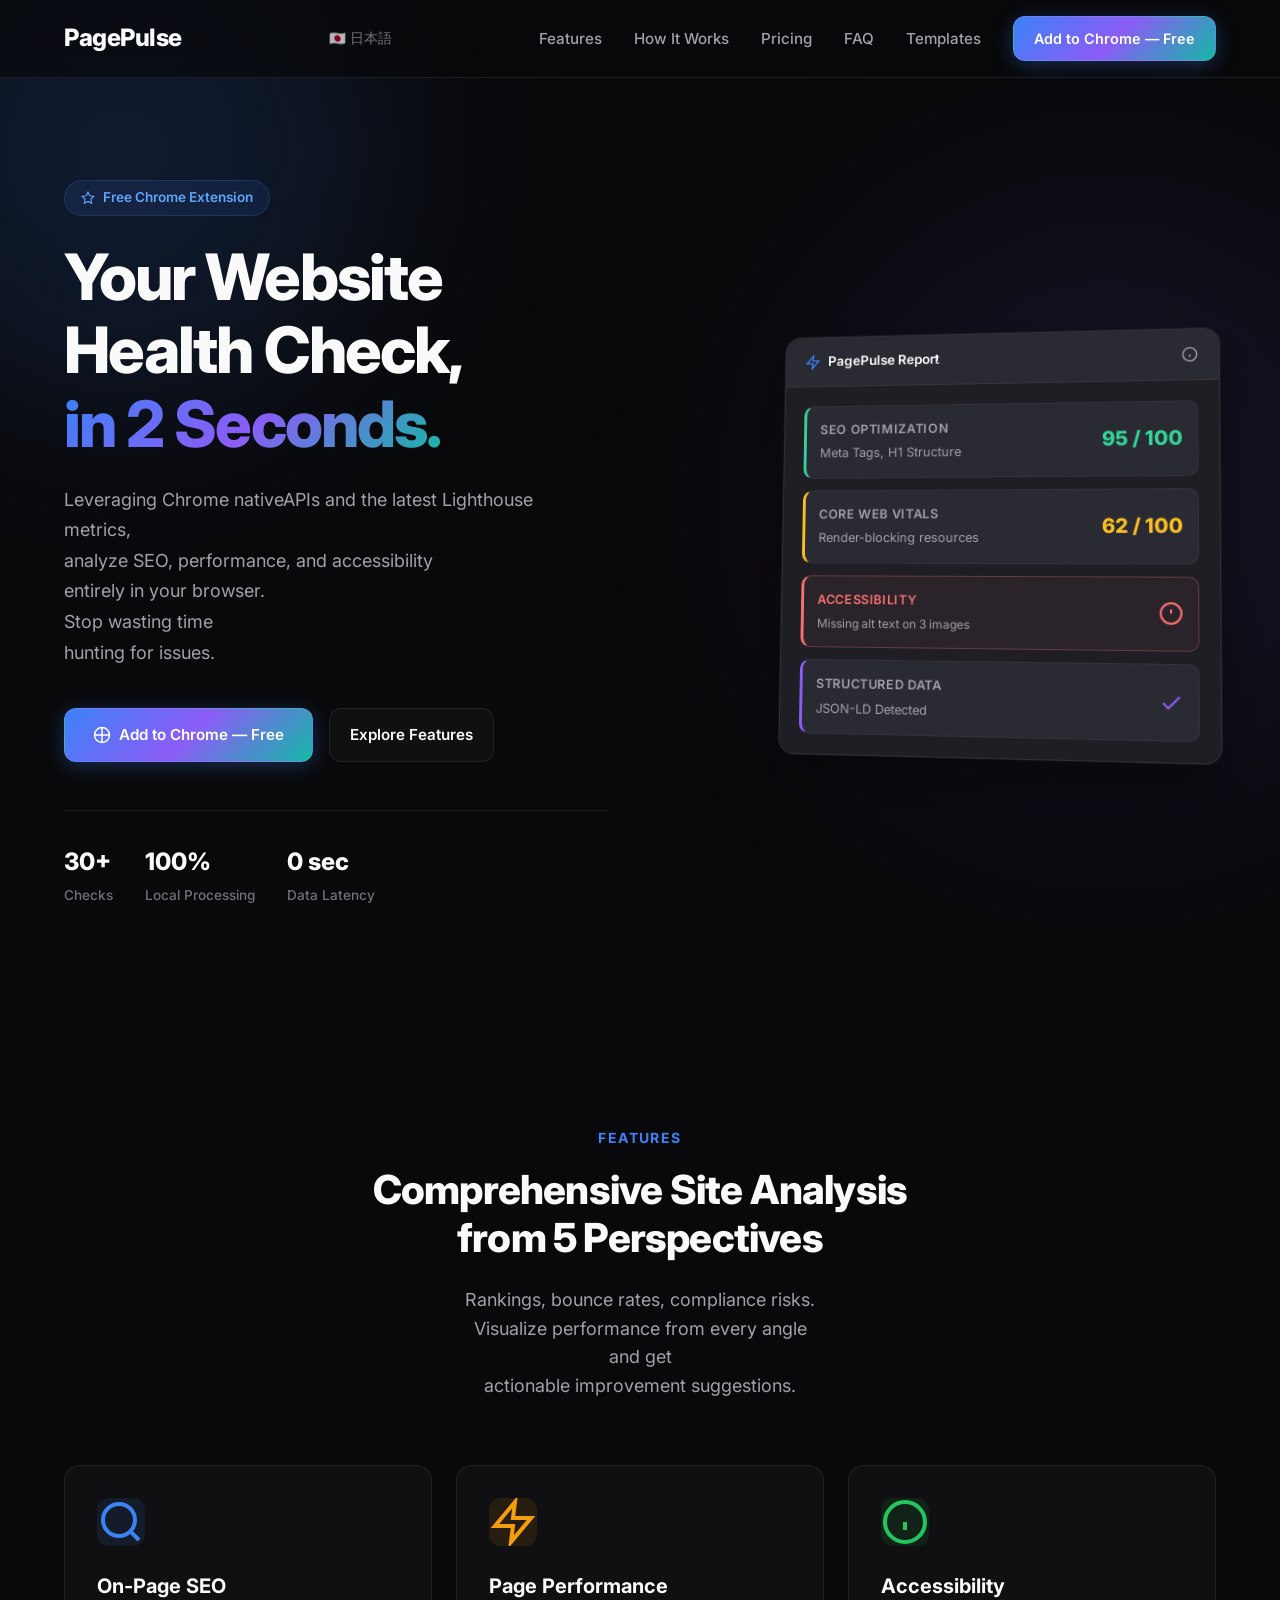
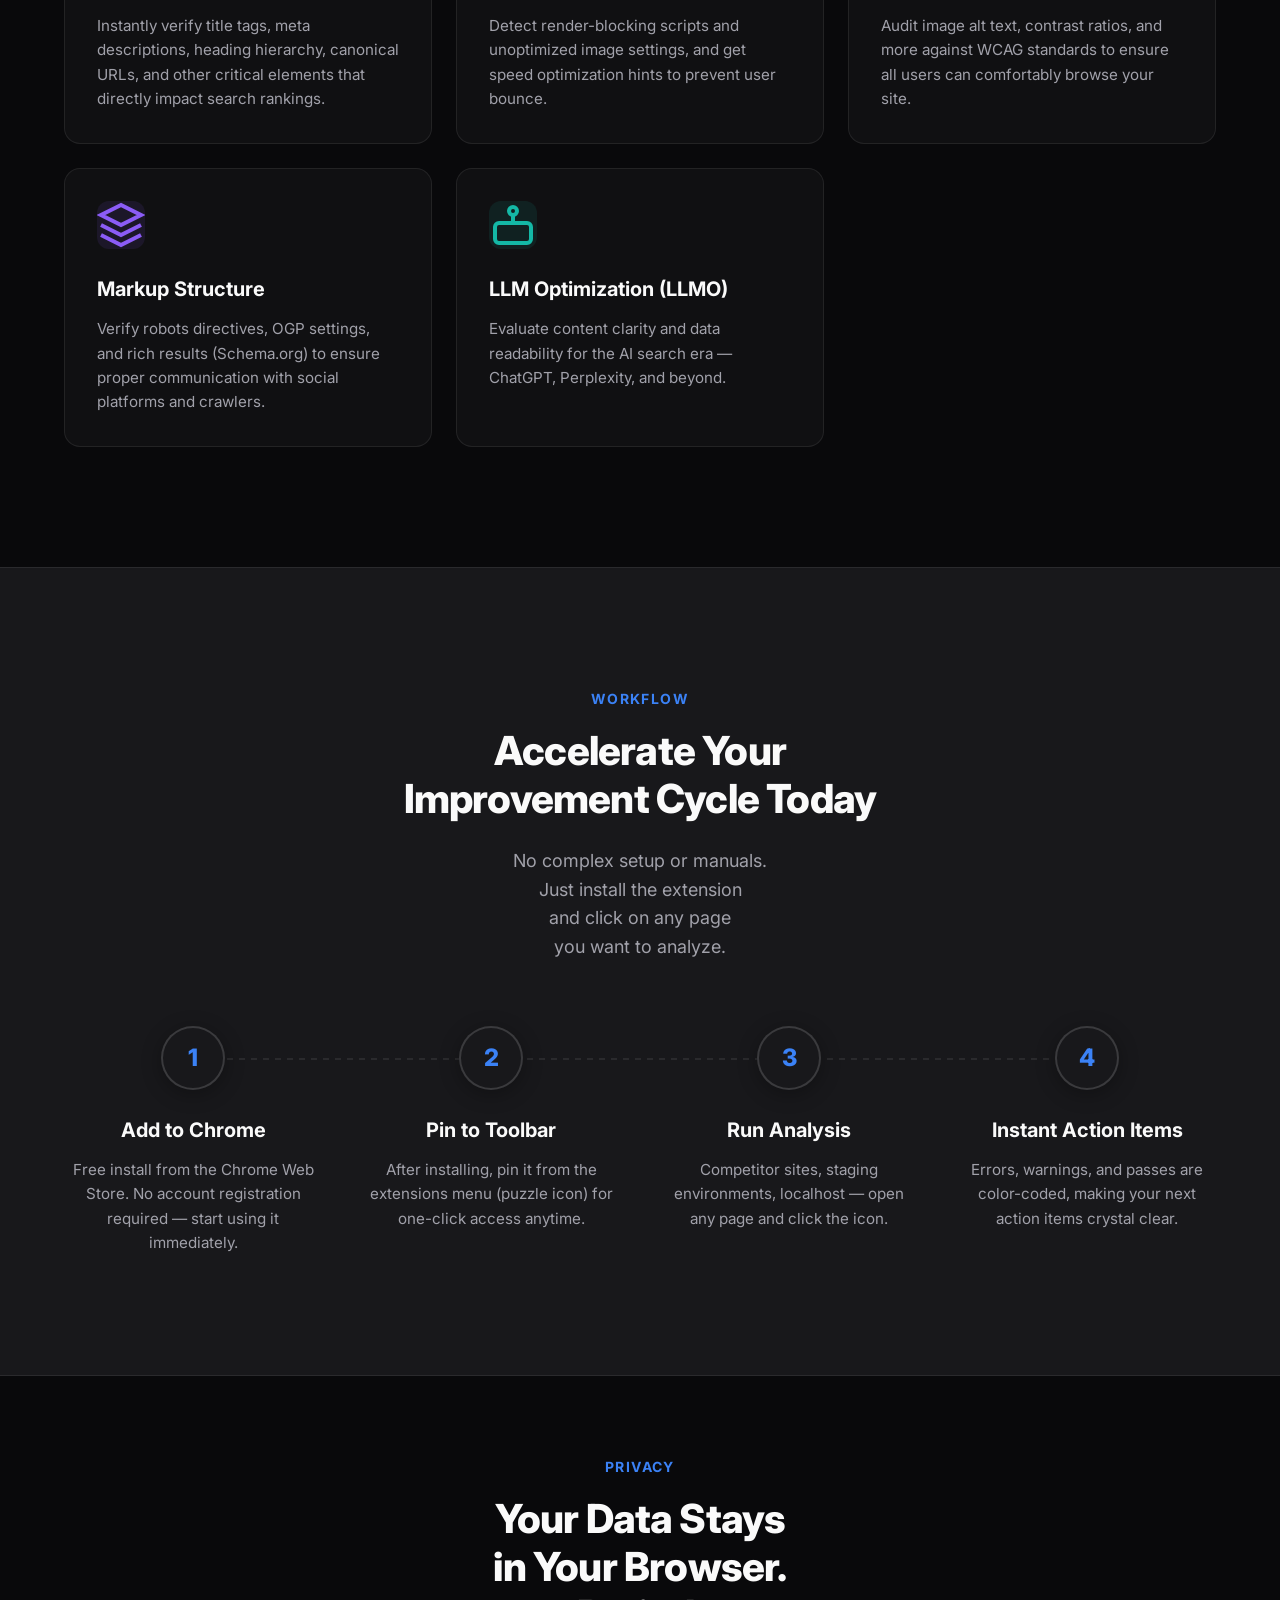
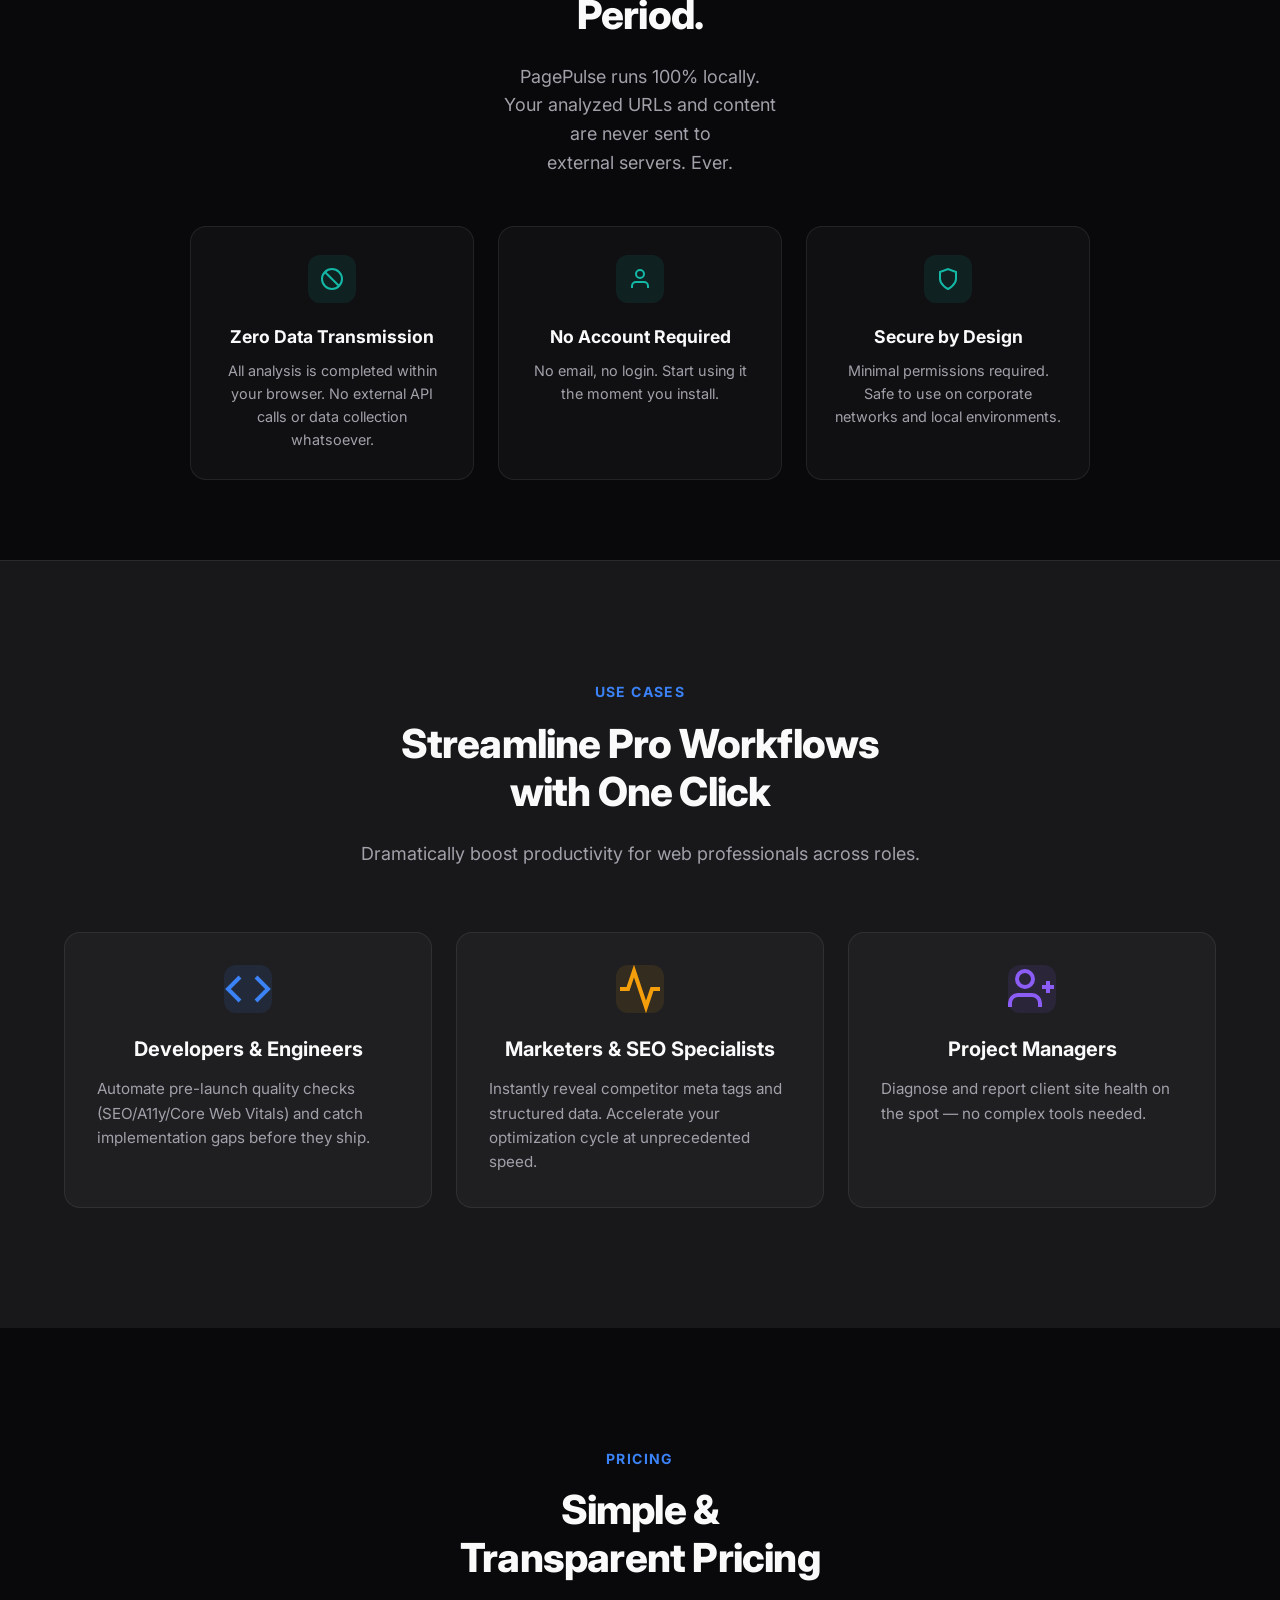
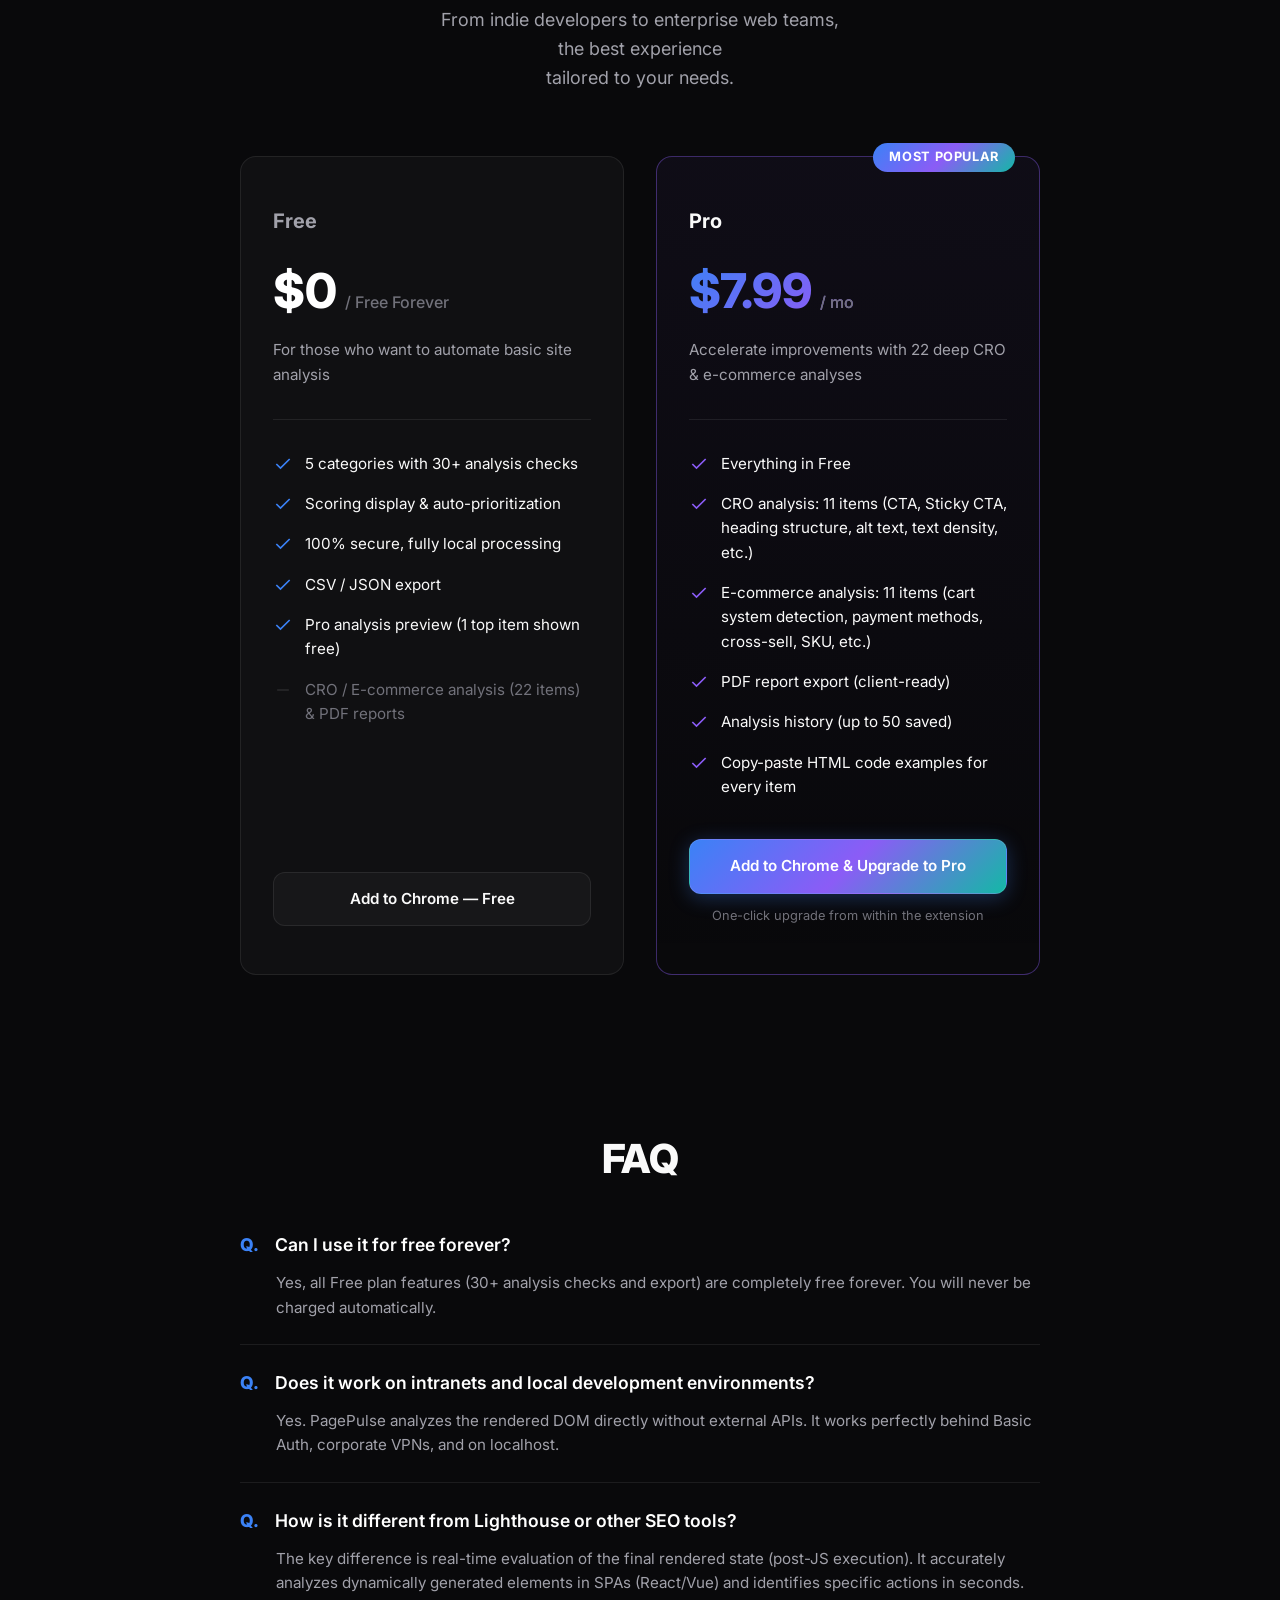
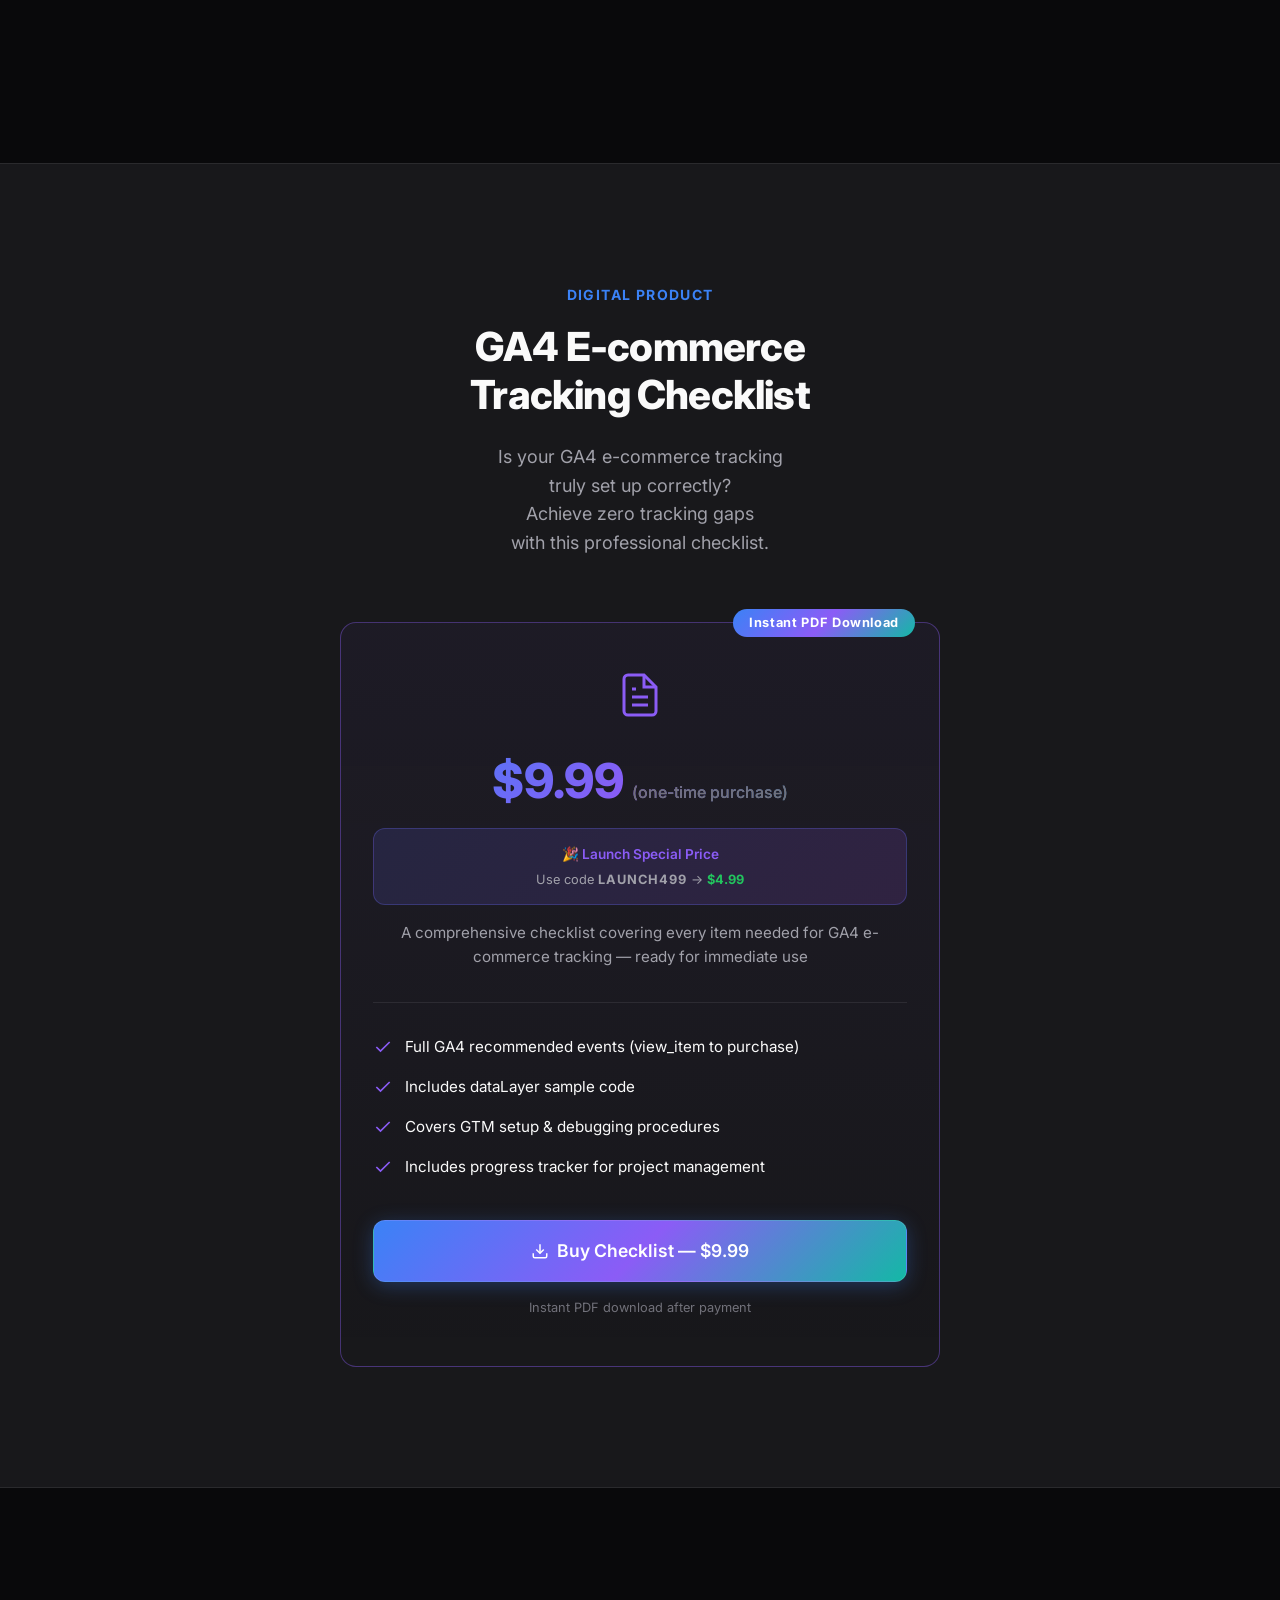
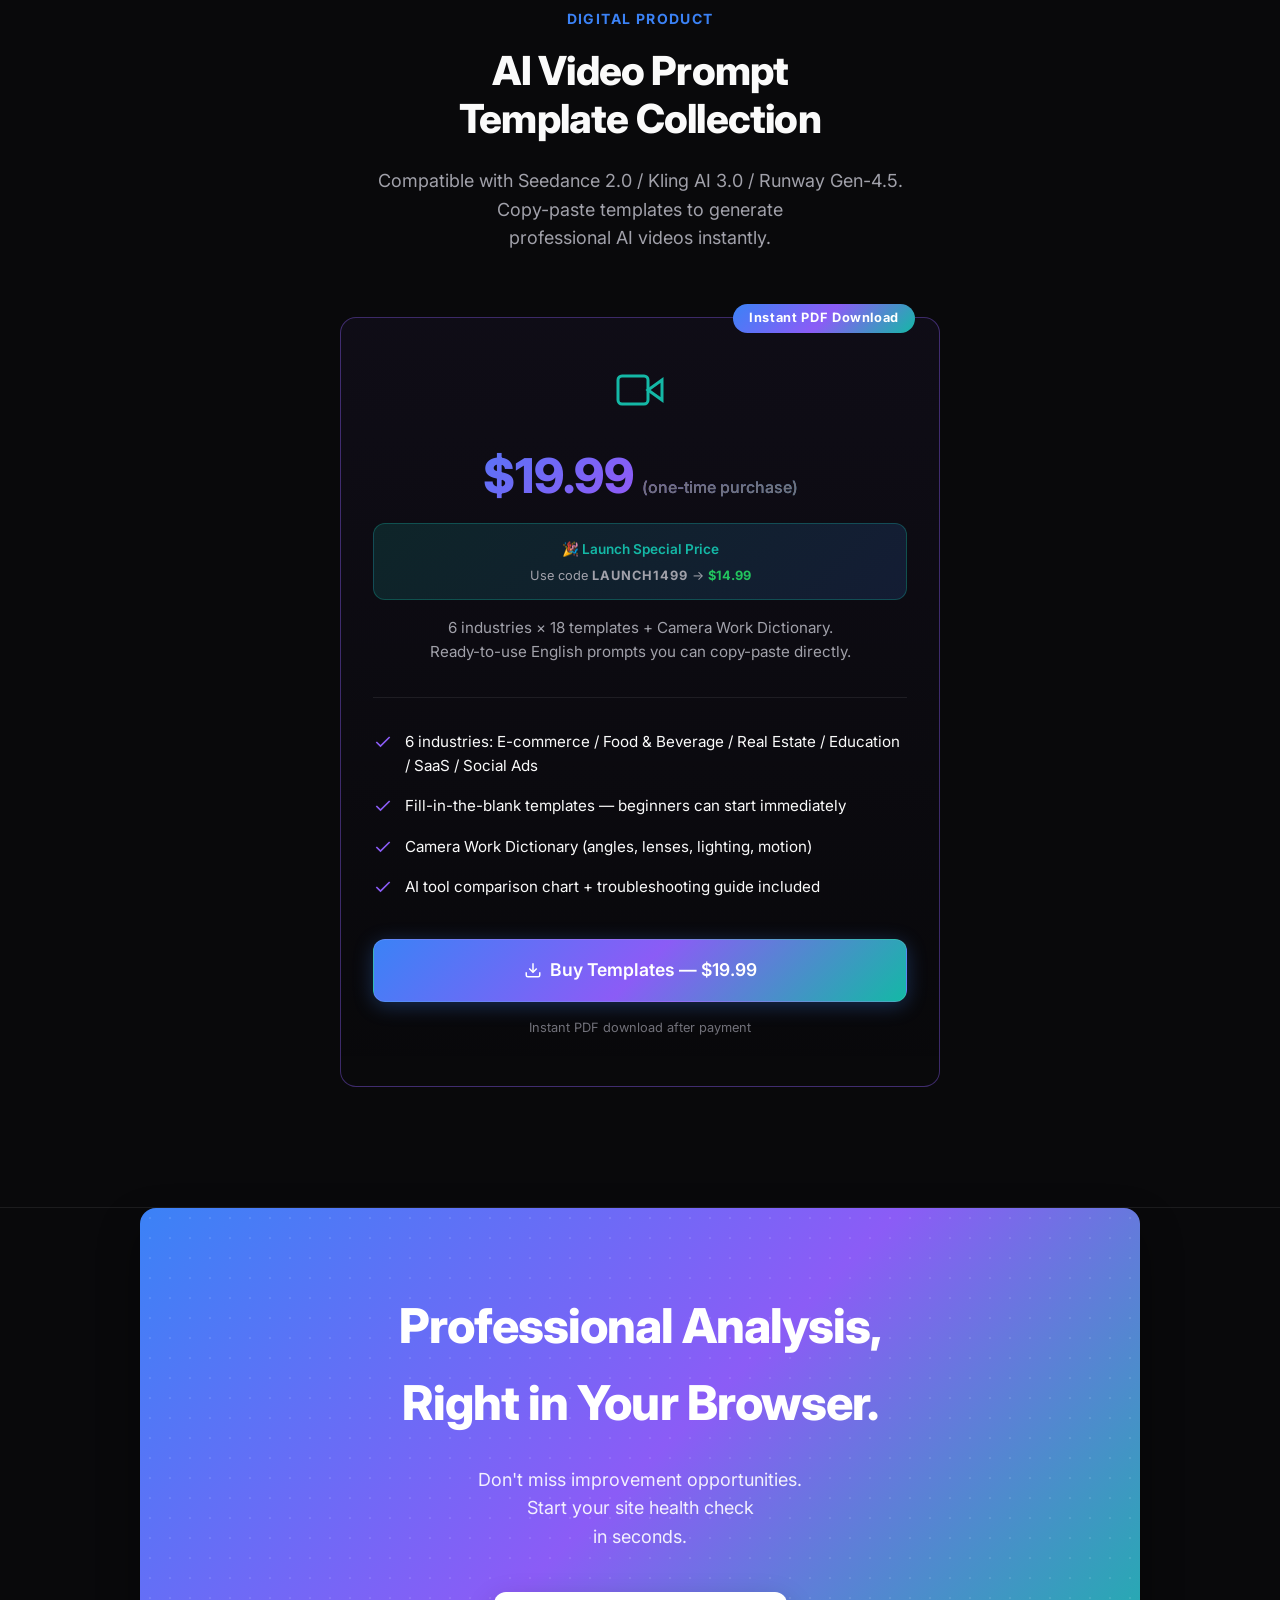
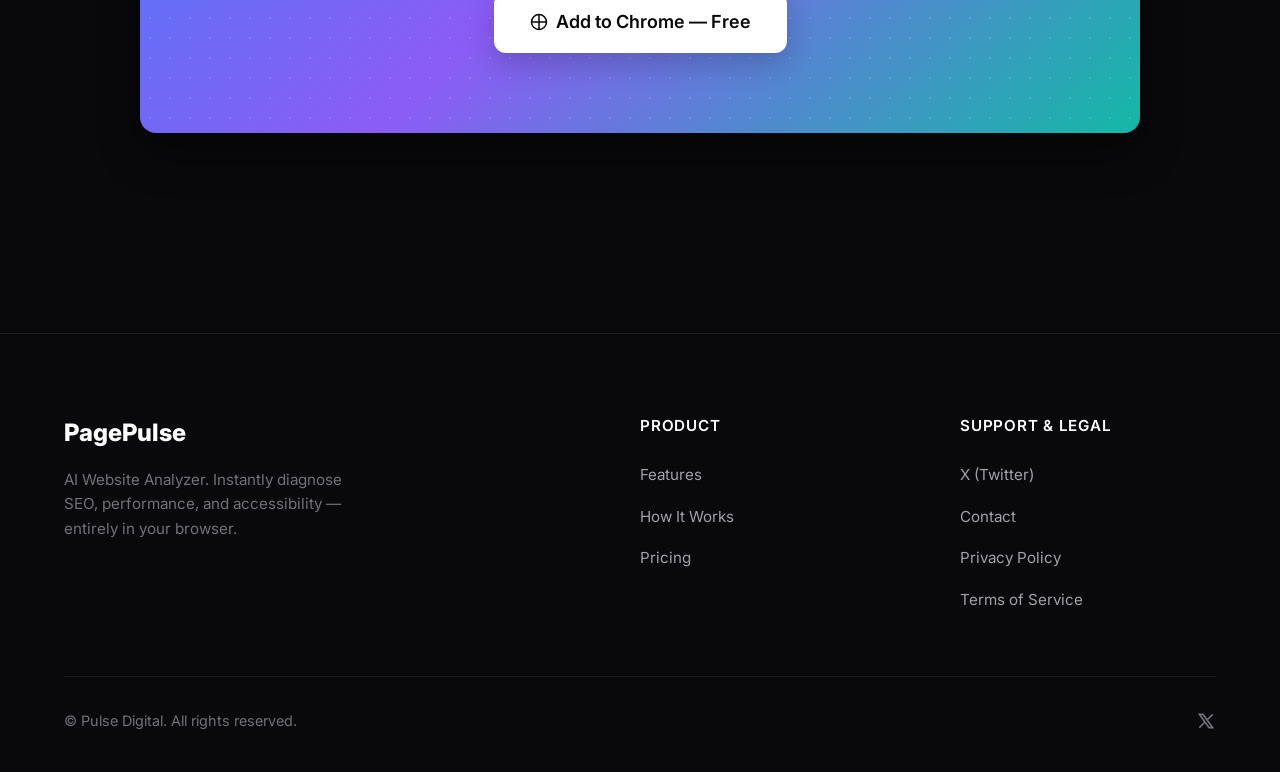
==== commit 84786350: "fix: Update EN pricing to full price with promo code discount model - GA4 Checklist: $9.99 (LAUNCH49" ====
--- a/en/index.html
+++ b/en/index.html
@@ -873,10 +873,10 @@
                             <path d="M14 2H6a2 2 0 0 0-2 2v16a2 2 0 0 0 2 2h12a2 2 0 0 0 2-2V8z"/><polyline points="14 2 14 8 20 8"/><line x1="16" y1="13" x2="8" y2="13"/><line x1="16" y1="17" x2="8" y2="17"/><polyline points="10 9 9 9 8 9"/>
                         </svg>
                     </div>
-                    <div class="p-price" style="justify-content: center;"><span style="text-decoration: line-through; opacity: 0.5; font-size: 0.7em;">$9.99</span> $4.99 <span>(one-time purchase)</span></div>
+                    <div class="p-price" style="justify-content: center;">$9.99 <span>(one-time purchase)</span></div>
                     <div style="background: linear-gradient(135deg, rgba(99,102,241,0.15), rgba(168,85,247,0.15)); border: 1px solid rgba(99,102,241,0.3); border-radius: 12px; padding: 12px 16px; margin-bottom: 16px; text-align: center;">
                         <span style="font-size: 0.85rem; color: var(--accent-secondary); font-weight: 600;">🎉 Launch Special Price</span><br>
-                        <span style="font-size: 0.8rem; color: var(--text-secondary);">Use code <strong style="color: var(--accent-primary); letter-spacing: 1px;">LAUNCH500</strong> at checkout</span>
+                        <span style="font-size: 0.8rem; color: var(--text-secondary);">Use code <strong style="color: var(--accent-primary); letter-spacing: 1px;">LAUNCH499</strong> → <strong style="color: #22c55e;">$4.99</strong></span>
                     </div>
                     <div class="p-desc">A comprehensive checklist covering every item needed for GA4 e-commerce tracking — ready for immediate use</div>
                     <ul class="p-features" style="text-align: left;">
@@ -897,9 +897,9 @@
                             Includes progress tracker for project management
                         </li>
                     </ul>
-                    <a href="https://buy.stripe.com/bJedR8bF55ylgkF4V95ZC03" class="btn btn-primary" style="width: 100%; font-size: 1.1rem; padding: 16px 32px;" id="cta-ga4-checklist">
+                    <a href="https://buy.stripe.com/aFadR86kL7Gt0lH73h5ZC06" class="btn btn-primary" style="width: 100%; font-size: 1.1rem; padding: 16px 32px;" id="cta-ga4-checklist">
                         <svg viewBox="0 0 24 24" fill="none" stroke="currentColor" stroke-width="2" width="20" height="20"><path d="M21 15v4a2 2 0 0 1-2 2H5a2 2 0 0 1-2-2v-4"/><polyline points="7 10 12 15 17 10"/><line x1="12" y1="15" x2="12" y2="3"/></svg>
-                        Buy Checklist — $4.99
+                        Buy Checklist — $9.99
                     </a>
                     <p style="margin-top: 16px; font-size: 0.8rem; color: var(--text-muted);">Instant PDF download after payment</p>
                 </div>
@@ -923,10 +923,10 @@
                             <polygon points="23 7 16 12 23 17 23 7"/><rect x="1" y="5" width="15" height="14" rx="2" ry="2"/>
                         </svg>
                     </div>
-                    <div class="p-price" style="justify-content: center;"><span style="text-decoration: line-through; opacity: 0.5; font-size: 0.7em;">$19.99</span> $14.99 <span>(one-time purchase)</span></div>
+                    <div class="p-price" style="justify-content: center;">$19.99 <span>(one-time purchase)</span></div>
                     <div style="background: linear-gradient(135deg, rgba(20,184,166,0.15), rgba(59,130,246,0.15)); border: 1px solid rgba(20,184,166,0.3); border-radius: 12px; padding: 12px 16px; margin-bottom: 16px; text-align: center;">
                         <span style="font-size: 0.85rem; color: var(--accent-tertiary); font-weight: 600;">🎉 Launch Special Price</span><br>
-                        <span style="font-size: 0.8rem; color: var(--text-secondary);">Use code <strong style="color: var(--accent-primary); letter-spacing: 1px;">LAUNCH2980</strong> at checkout</span>
+                        <span style="font-size: 0.8rem; color: var(--text-secondary);">Use code <strong style="color: var(--accent-primary); letter-spacing: 1px;">LAUNCH1499</strong> → <strong style="color: #22c55e;">$14.99</strong></span>
                     </div>
                     <div class="p-desc">6 industries × 18 templates + Camera Work Dictionary.<br>Ready-to-use English prompts you can copy-paste directly.</div>
                     <ul class="p-features" style="text-align: left;">
@@ -947,9 +947,9 @@
                             AI tool comparison chart + troubleshooting guide included
                         </li>
                     </ul>
-                    <a href="https://buy.stripe.com/fZuaEWeRh3qdgkFgDR5ZC04" class="btn btn-primary" style="width: 100%; font-size: 1.1rem; padding: 16px 32px;" id="cta-ai-video-templates">
+                    <a href="https://buy.stripe.com/dRmbJ010r8Kx1pLcnB5ZC05" class="btn btn-primary" style="width: 100%; font-size: 1.1rem; padding: 16px 32px;" id="cta-ai-video-templates">
                         <svg viewBox="0 0 24 24" fill="none" stroke="currentColor" stroke-width="2" width="20" height="20"><path d="M21 15v4a2 2 0 0 1-2 2H5a2 2 0 0 1-2-2v-4"/><polyline points="7 10 12 15 17 10"/><line x1="12" y1="15" x2="12" y2="3"/></svg>
-                        Buy Templates — $14.99
+                        Buy Templates — $19.99
                     </a>
                     <p style="margin-top: 16px; font-size: 0.8rem; color: var(--text-muted);">Instant PDF download after payment</p>
                 </div>
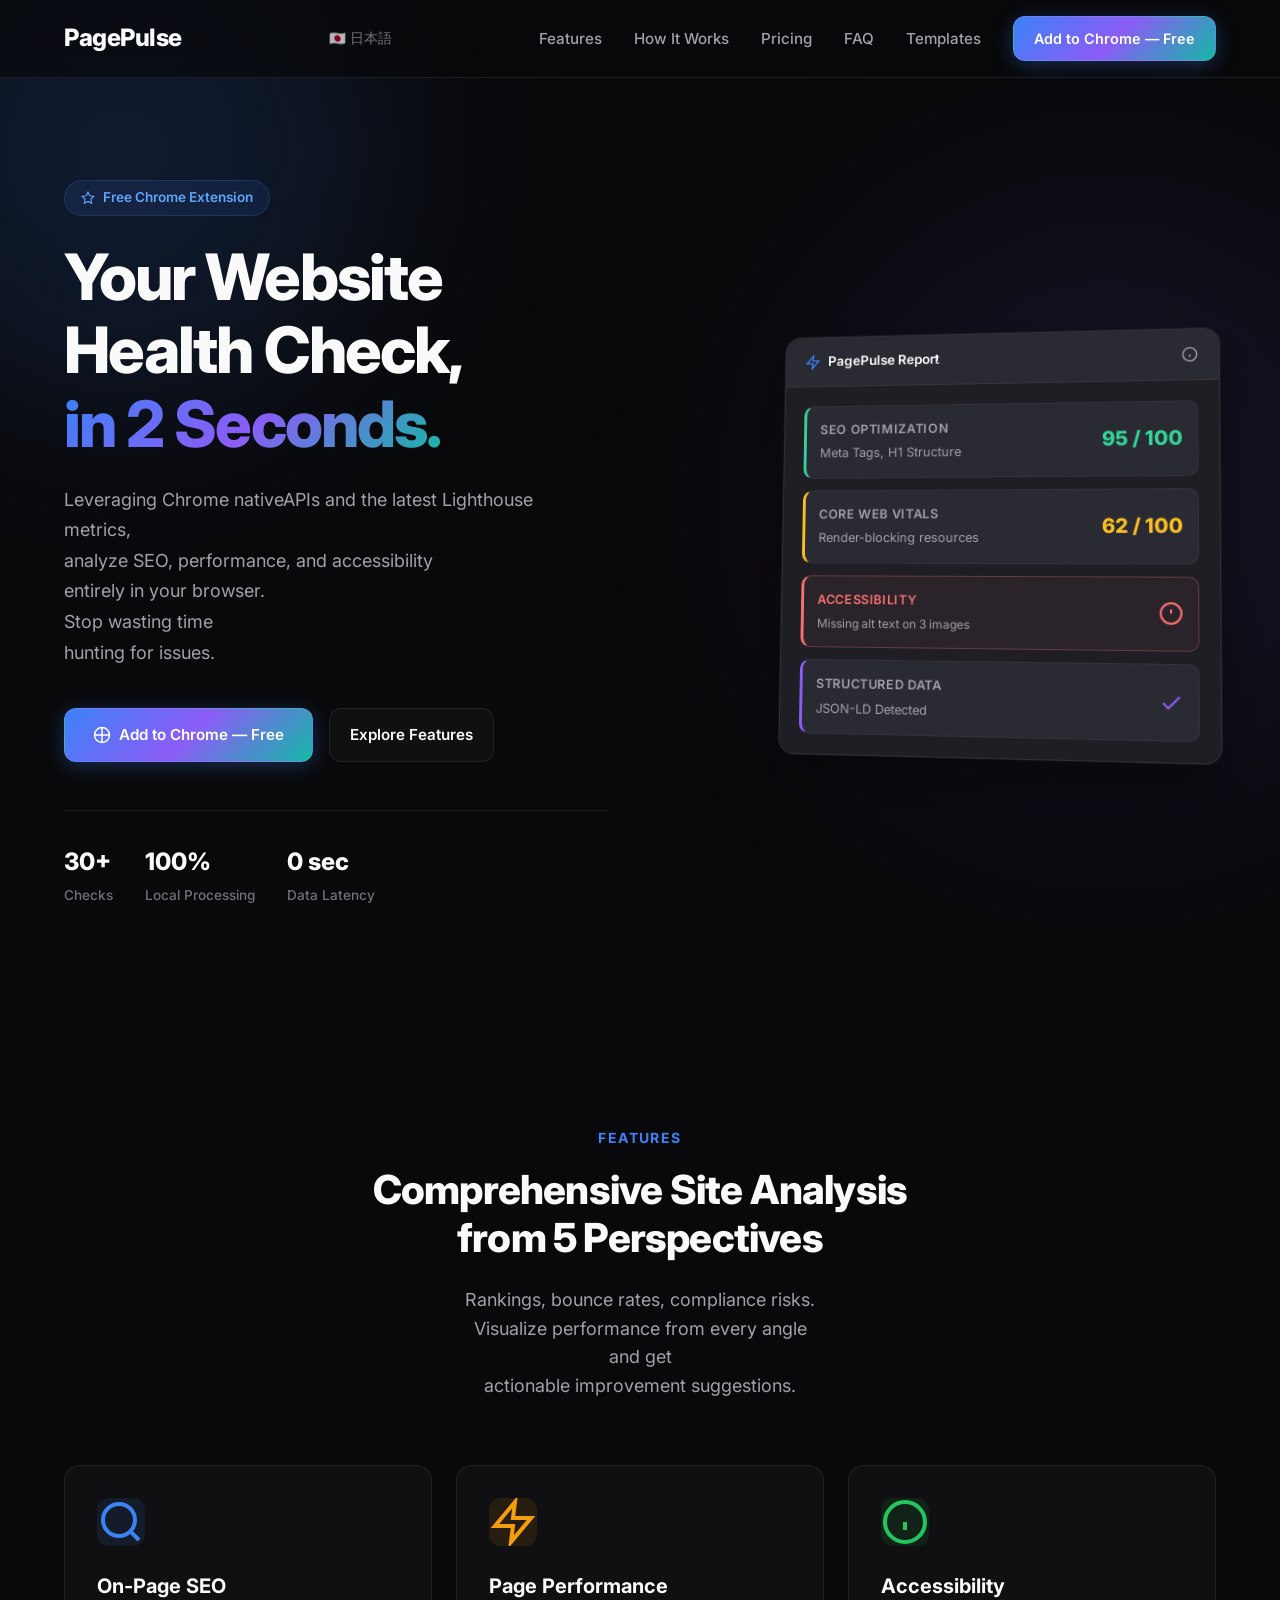
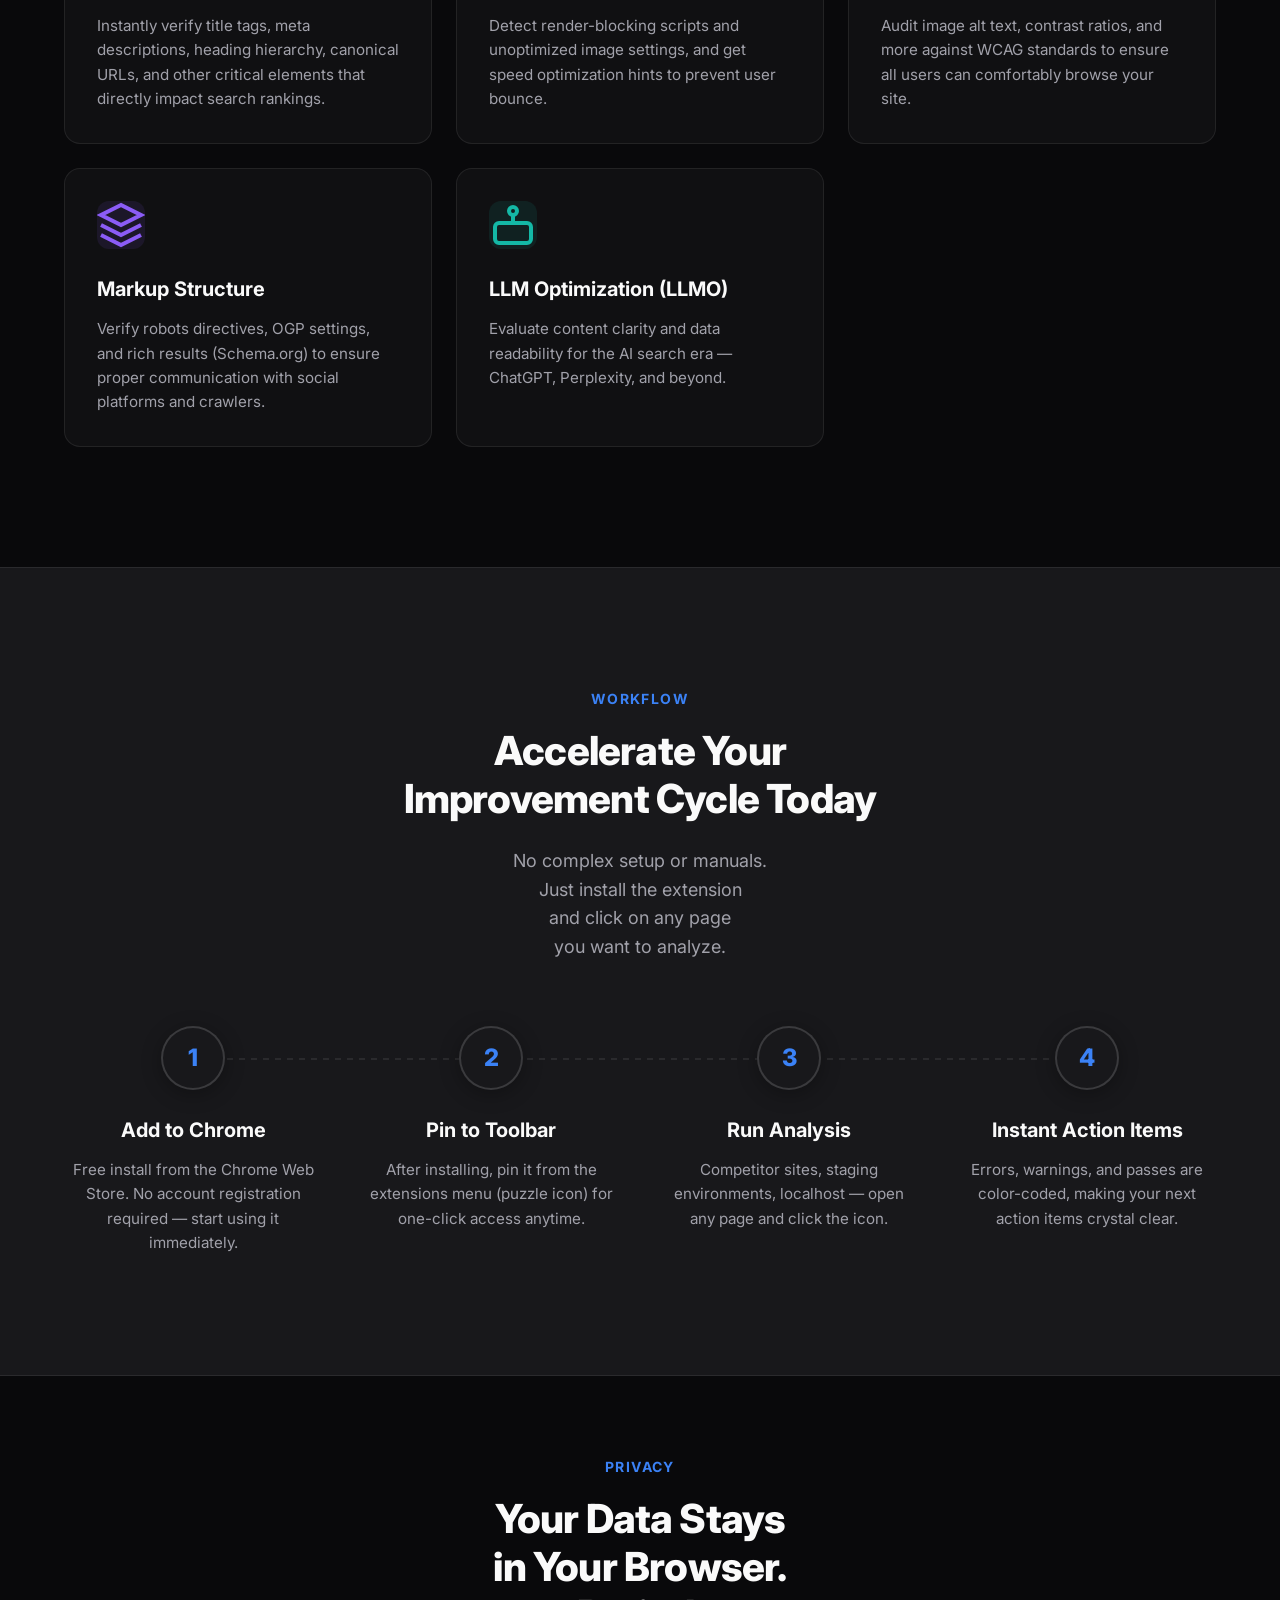
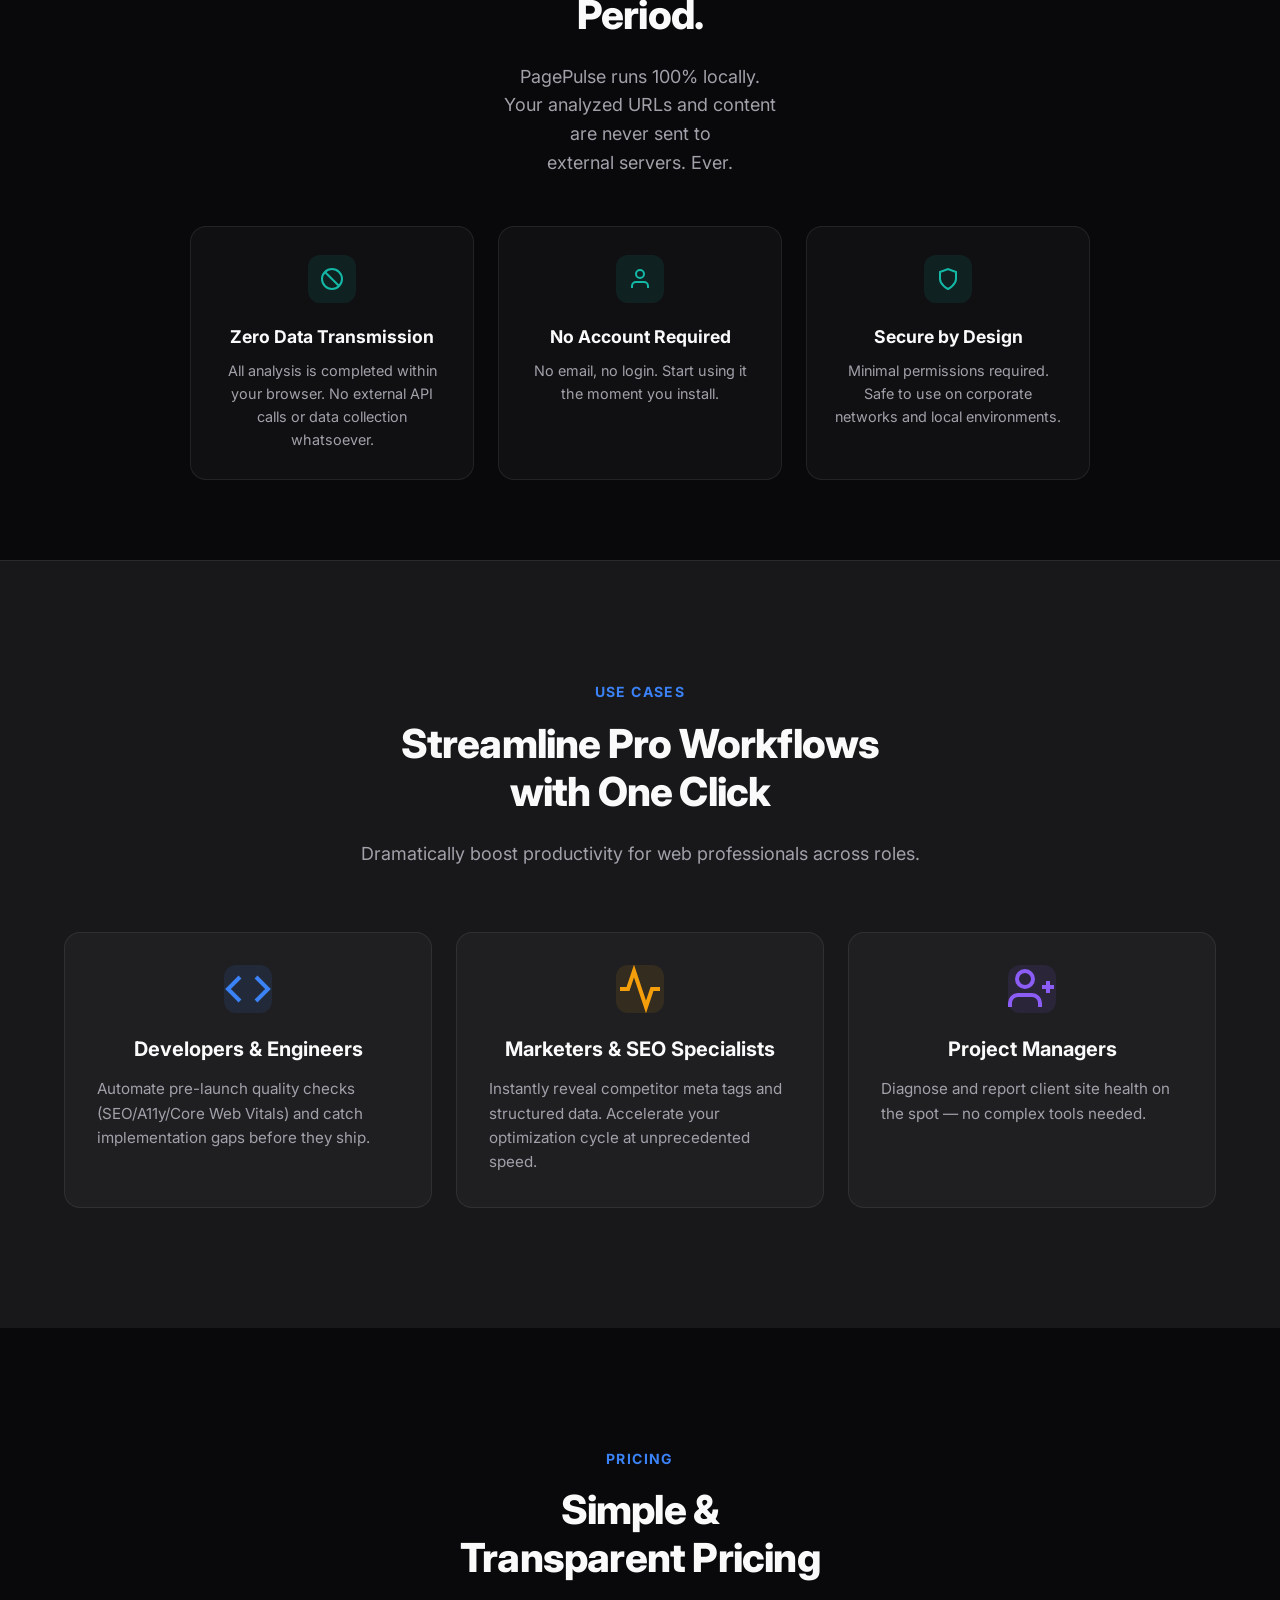
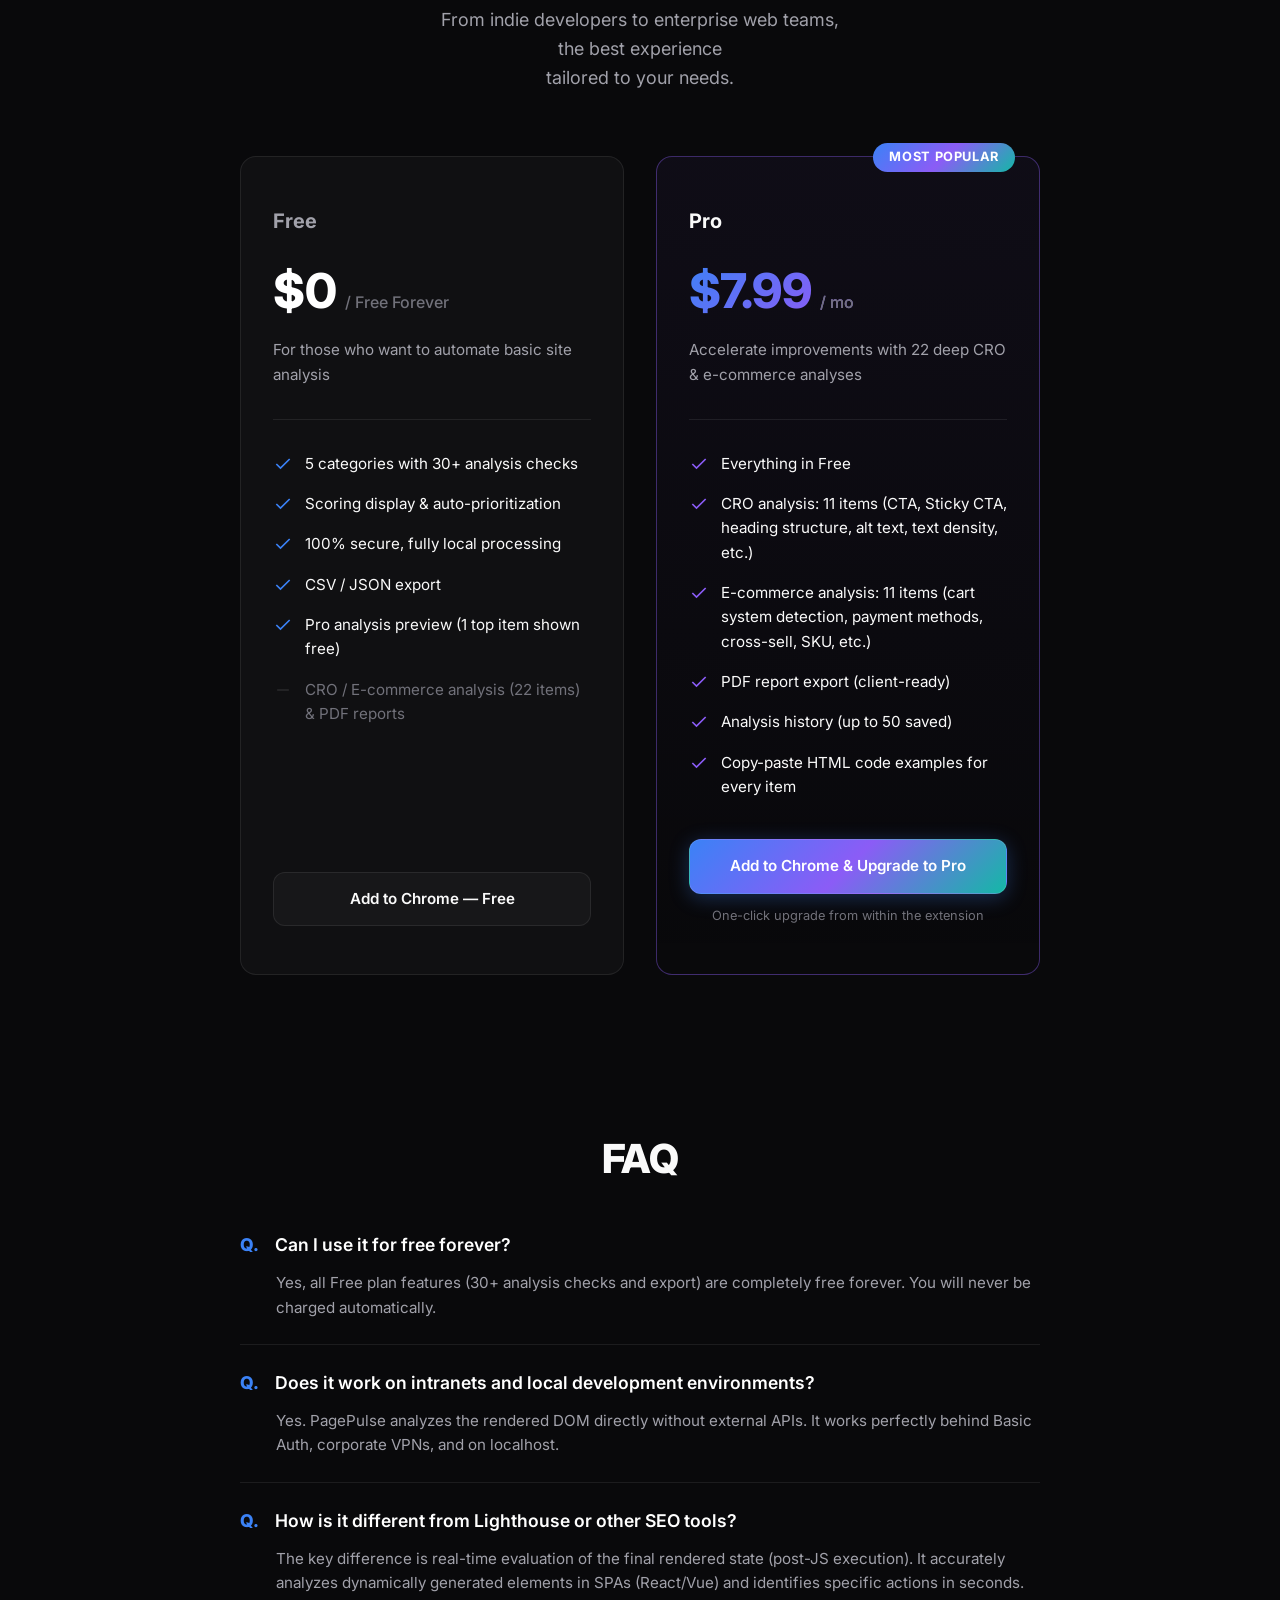
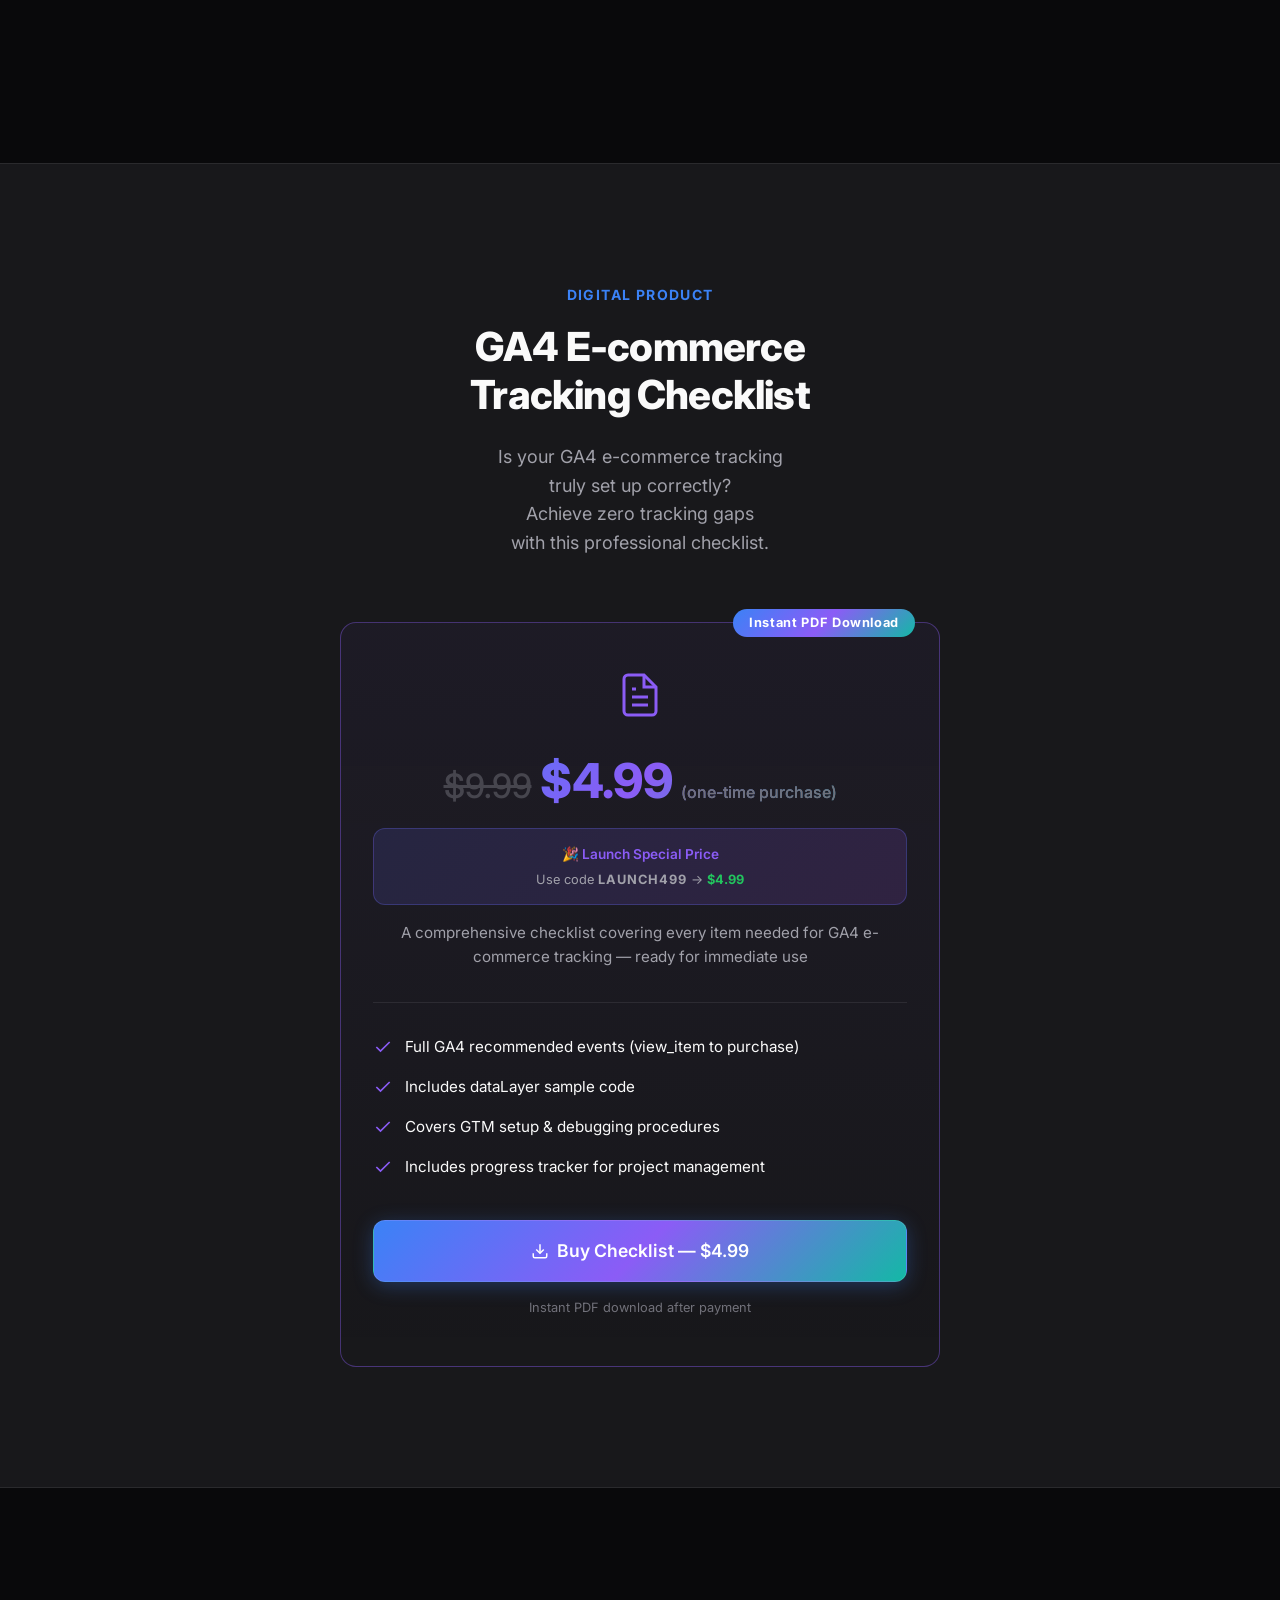
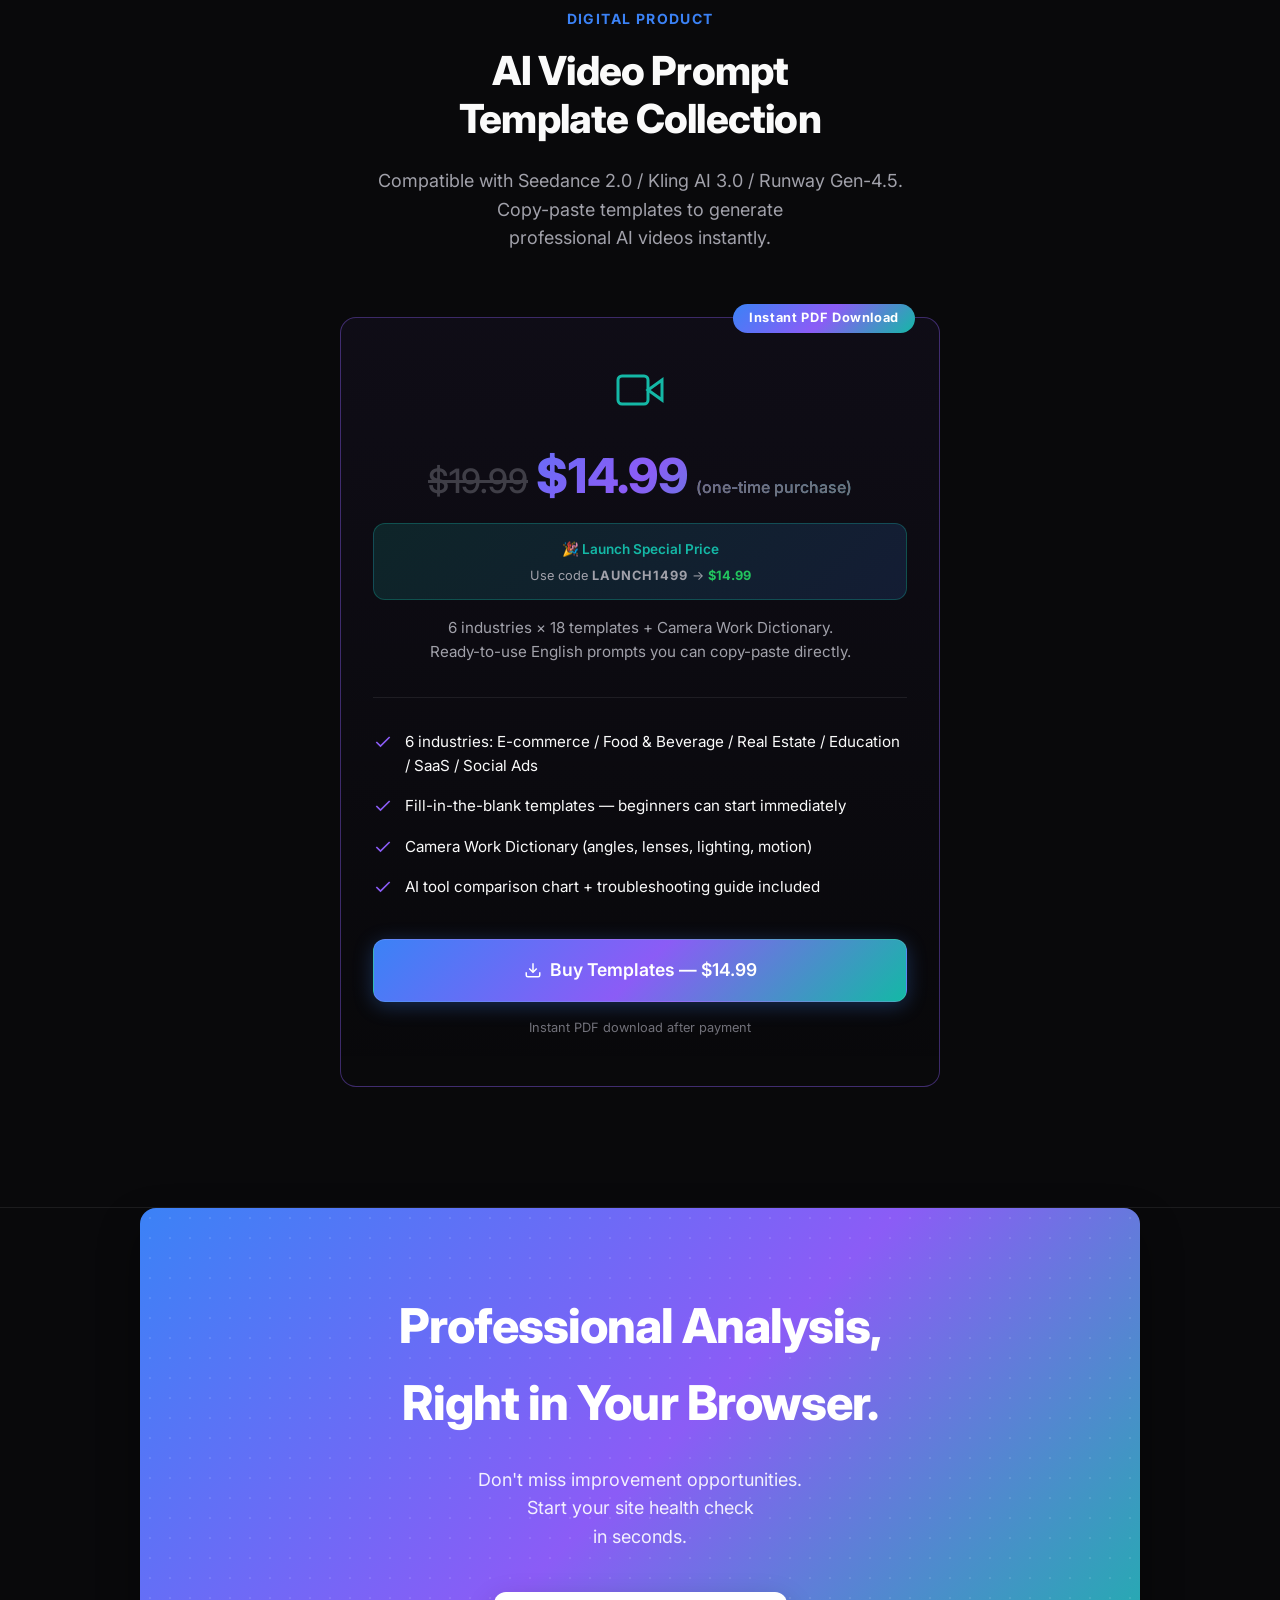
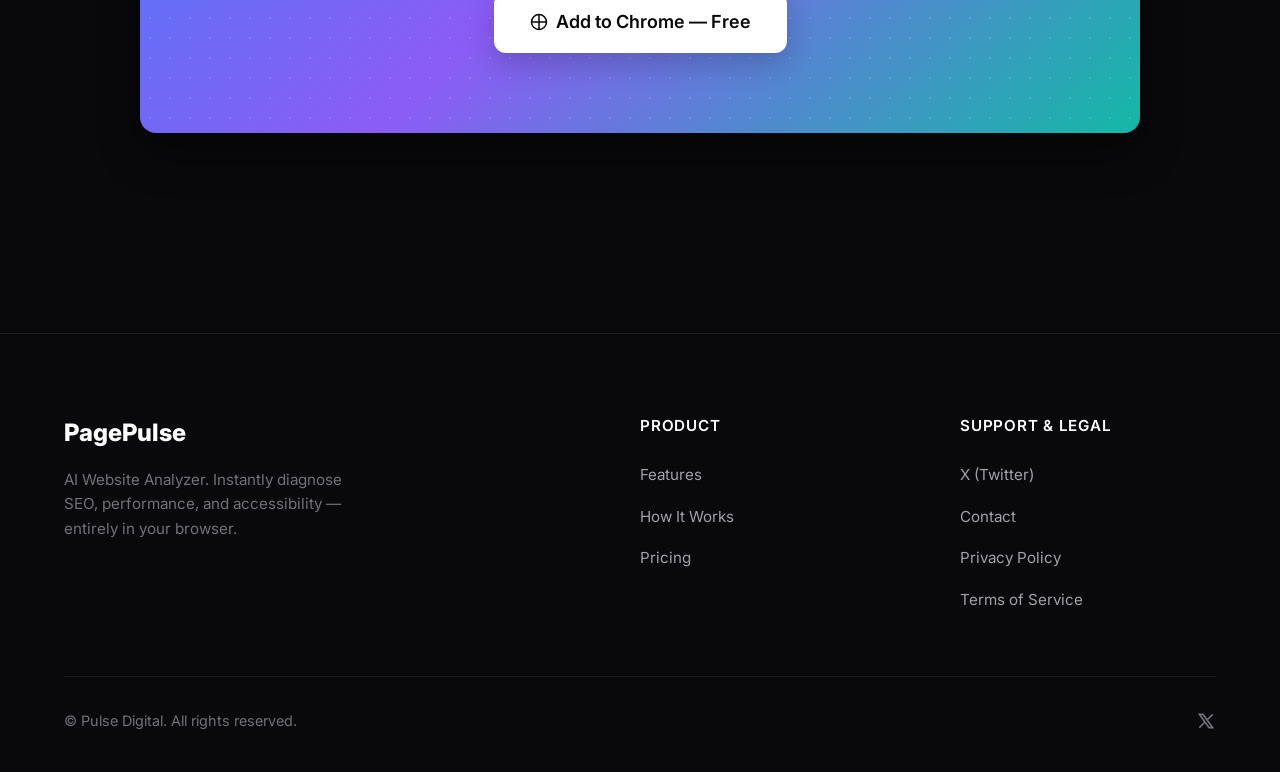
==== commit 84204d19: "fix: Restore dual pricing display on EN LP (strikethrough + discounted price)" ====
--- a/en/index.html
+++ b/en/index.html
@@ -873,7 +873,7 @@
                             <path d="M14 2H6a2 2 0 0 0-2 2v16a2 2 0 0 0 2 2h12a2 2 0 0 0 2-2V8z"/><polyline points="14 2 14 8 20 8"/><line x1="16" y1="13" x2="8" y2="13"/><line x1="16" y1="17" x2="8" y2="17"/><polyline points="10 9 9 9 8 9"/>
                         </svg>
                     </div>
-                    <div class="p-price" style="justify-content: center;">$9.99 <span>(one-time purchase)</span></div>
+                    <div class="p-price" style="justify-content: center;"><span style="text-decoration: line-through; opacity: 0.5; font-size: 0.7em;">$9.99</span> $4.99 <span>(one-time purchase)</span></div>
                     <div style="background: linear-gradient(135deg, rgba(99,102,241,0.15), rgba(168,85,247,0.15)); border: 1px solid rgba(99,102,241,0.3); border-radius: 12px; padding: 12px 16px; margin-bottom: 16px; text-align: center;">
                         <span style="font-size: 0.85rem; color: var(--accent-secondary); font-weight: 600;">🎉 Launch Special Price</span><br>
                         <span style="font-size: 0.8rem; color: var(--text-secondary);">Use code <strong style="color: var(--accent-primary); letter-spacing: 1px;">LAUNCH499</strong> → <strong style="color: #22c55e;">$4.99</strong></span>
@@ -899,7 +899,7 @@
                     </ul>
                     <a href="https://buy.stripe.com/aFadR86kL7Gt0lH73h5ZC06" class="btn btn-primary" style="width: 100%; font-size: 1.1rem; padding: 16px 32px;" id="cta-ga4-checklist">
                         <svg viewBox="0 0 24 24" fill="none" stroke="currentColor" stroke-width="2" width="20" height="20"><path d="M21 15v4a2 2 0 0 1-2 2H5a2 2 0 0 1-2-2v-4"/><polyline points="7 10 12 15 17 10"/><line x1="12" y1="15" x2="12" y2="3"/></svg>
-                        Buy Checklist — $9.99
+                        Buy Checklist — $4.99
                     </a>
                     <p style="margin-top: 16px; font-size: 0.8rem; color: var(--text-muted);">Instant PDF download after payment</p>
                 </div>
@@ -923,7 +923,7 @@
                             <polygon points="23 7 16 12 23 17 23 7"/><rect x="1" y="5" width="15" height="14" rx="2" ry="2"/>
                         </svg>
                     </div>
-                    <div class="p-price" style="justify-content: center;">$19.99 <span>(one-time purchase)</span></div>
+                    <div class="p-price" style="justify-content: center;"><span style="text-decoration: line-through; opacity: 0.5; font-size: 0.7em;">$19.99</span> $14.99 <span>(one-time purchase)</span></div>
                     <div style="background: linear-gradient(135deg, rgba(20,184,166,0.15), rgba(59,130,246,0.15)); border: 1px solid rgba(20,184,166,0.3); border-radius: 12px; padding: 12px 16px; margin-bottom: 16px; text-align: center;">
                         <span style="font-size: 0.85rem; color: var(--accent-tertiary); font-weight: 600;">🎉 Launch Special Price</span><br>
                         <span style="font-size: 0.8rem; color: var(--text-secondary);">Use code <strong style="color: var(--accent-primary); letter-spacing: 1px;">LAUNCH1499</strong> → <strong style="color: #22c55e;">$14.99</strong></span>
@@ -949,7 +949,7 @@
                     </ul>
                     <a href="https://buy.stripe.com/dRmbJ010r8Kx1pLcnB5ZC05" class="btn btn-primary" style="width: 100%; font-size: 1.1rem; padding: 16px 32px;" id="cta-ai-video-templates">
                         <svg viewBox="0 0 24 24" fill="none" stroke="currentColor" stroke-width="2" width="20" height="20"><path d="M21 15v4a2 2 0 0 1-2 2H5a2 2 0 0 1-2-2v-4"/><polyline points="7 10 12 15 17 10"/><line x1="12" y1="15" x2="12" y2="3"/></svg>
-                        Buy Templates — $19.99
+                        Buy Templates — $14.99
                     </a>
                     <p style="margin-top: 16px; font-size: 0.8rem; color: var(--text-muted);">Instant PDF download after payment</p>
                 </div>
